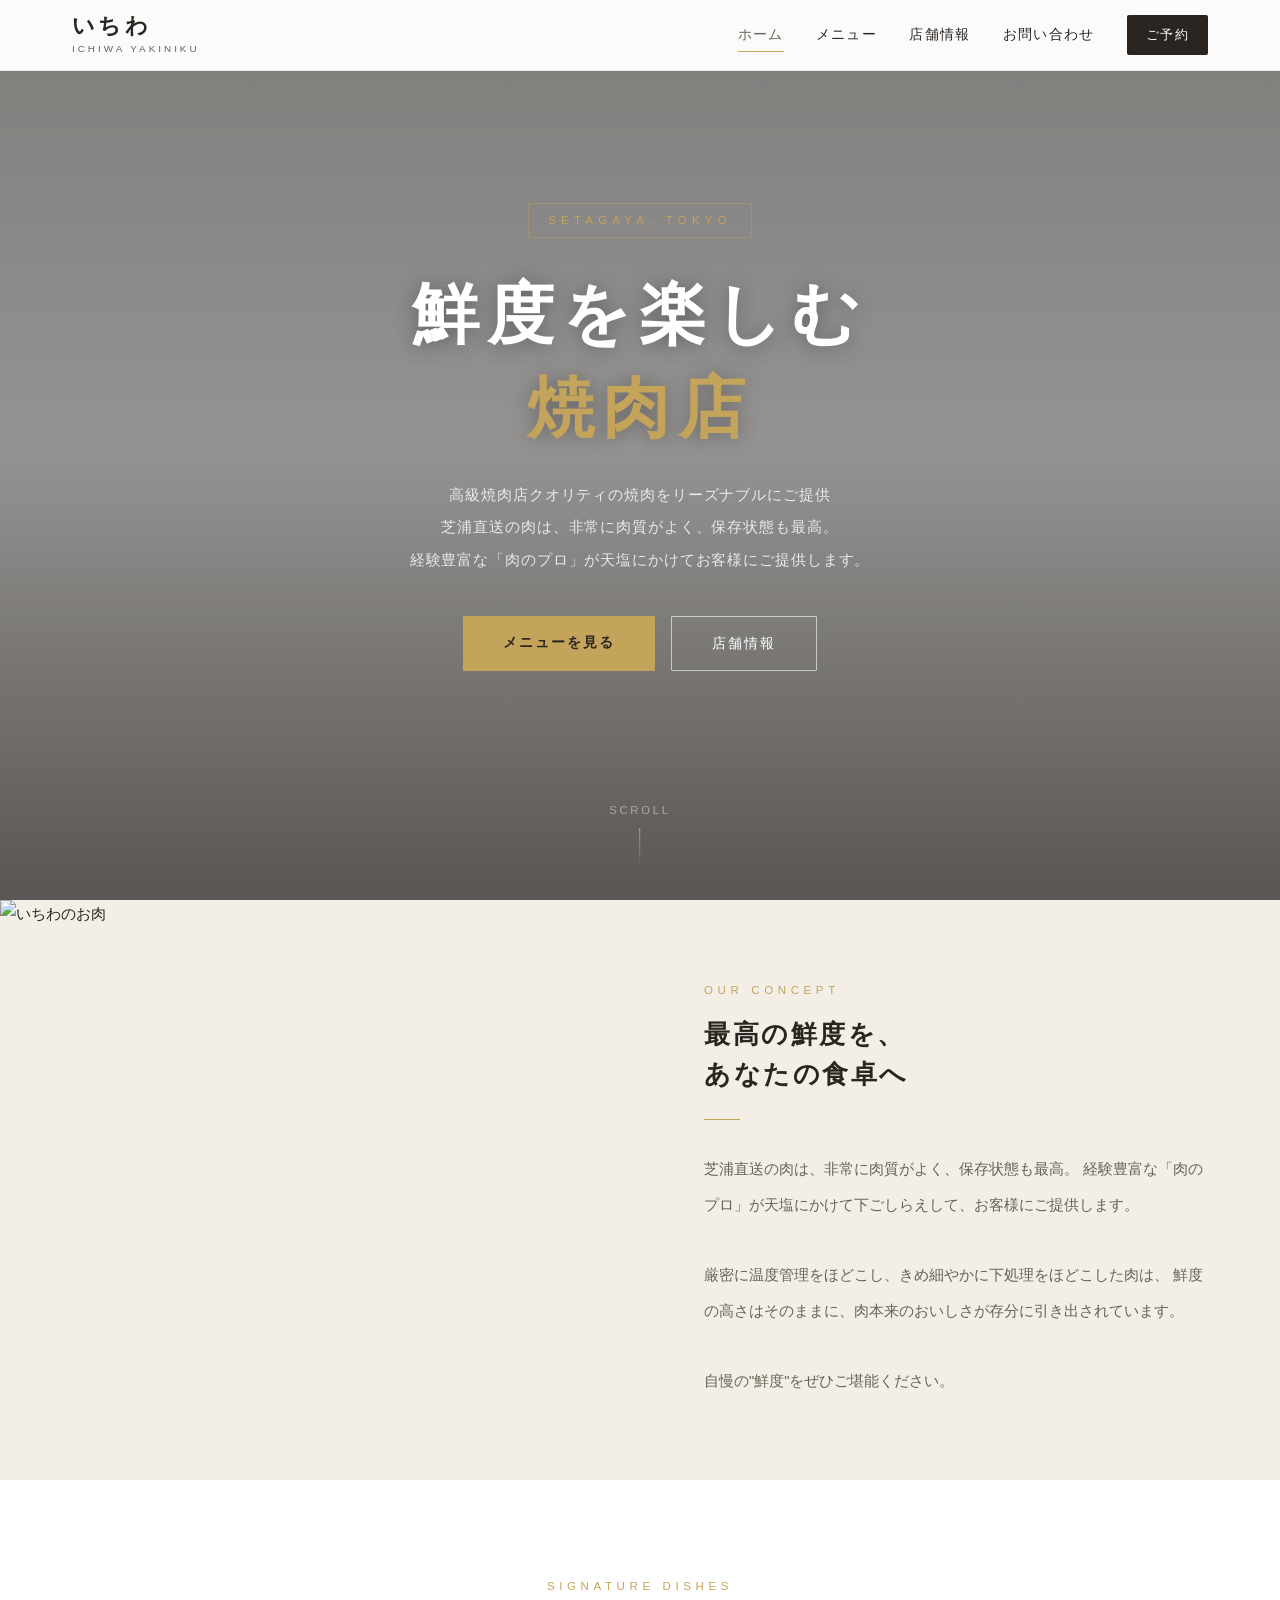
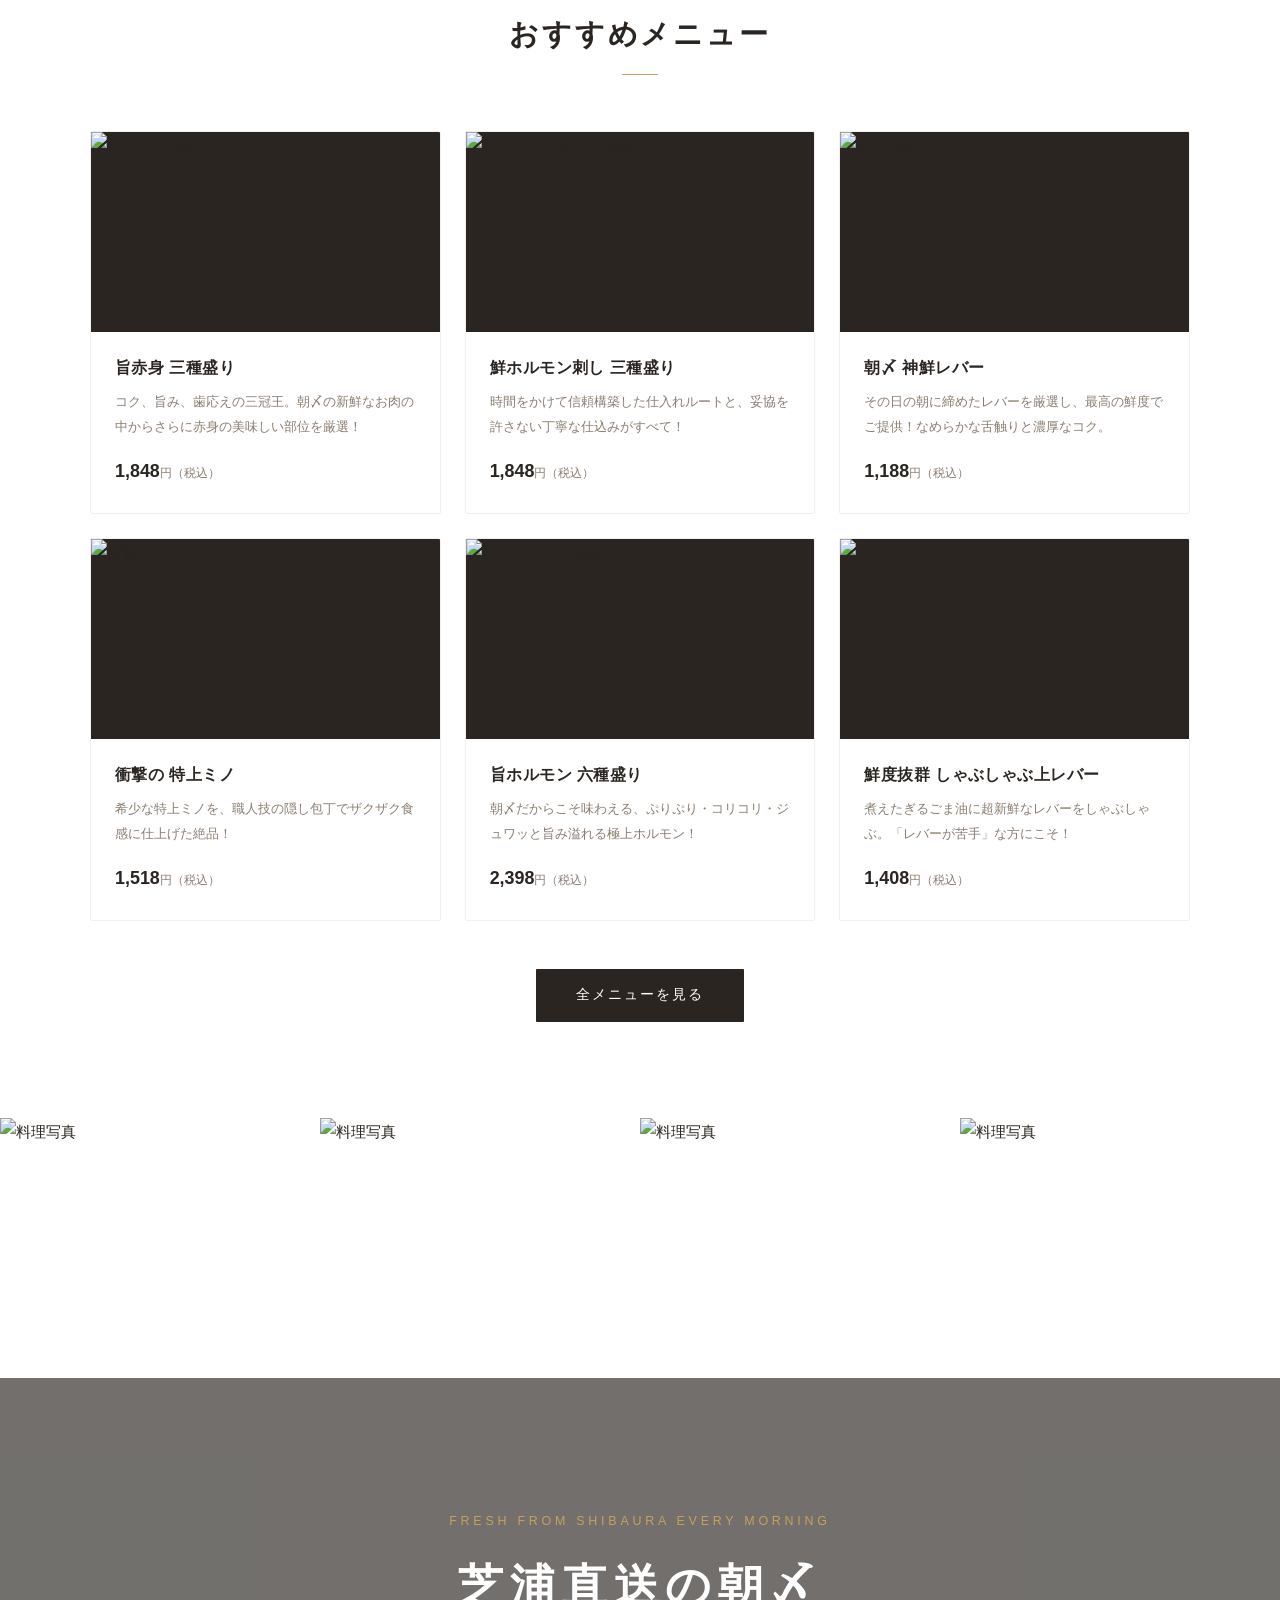
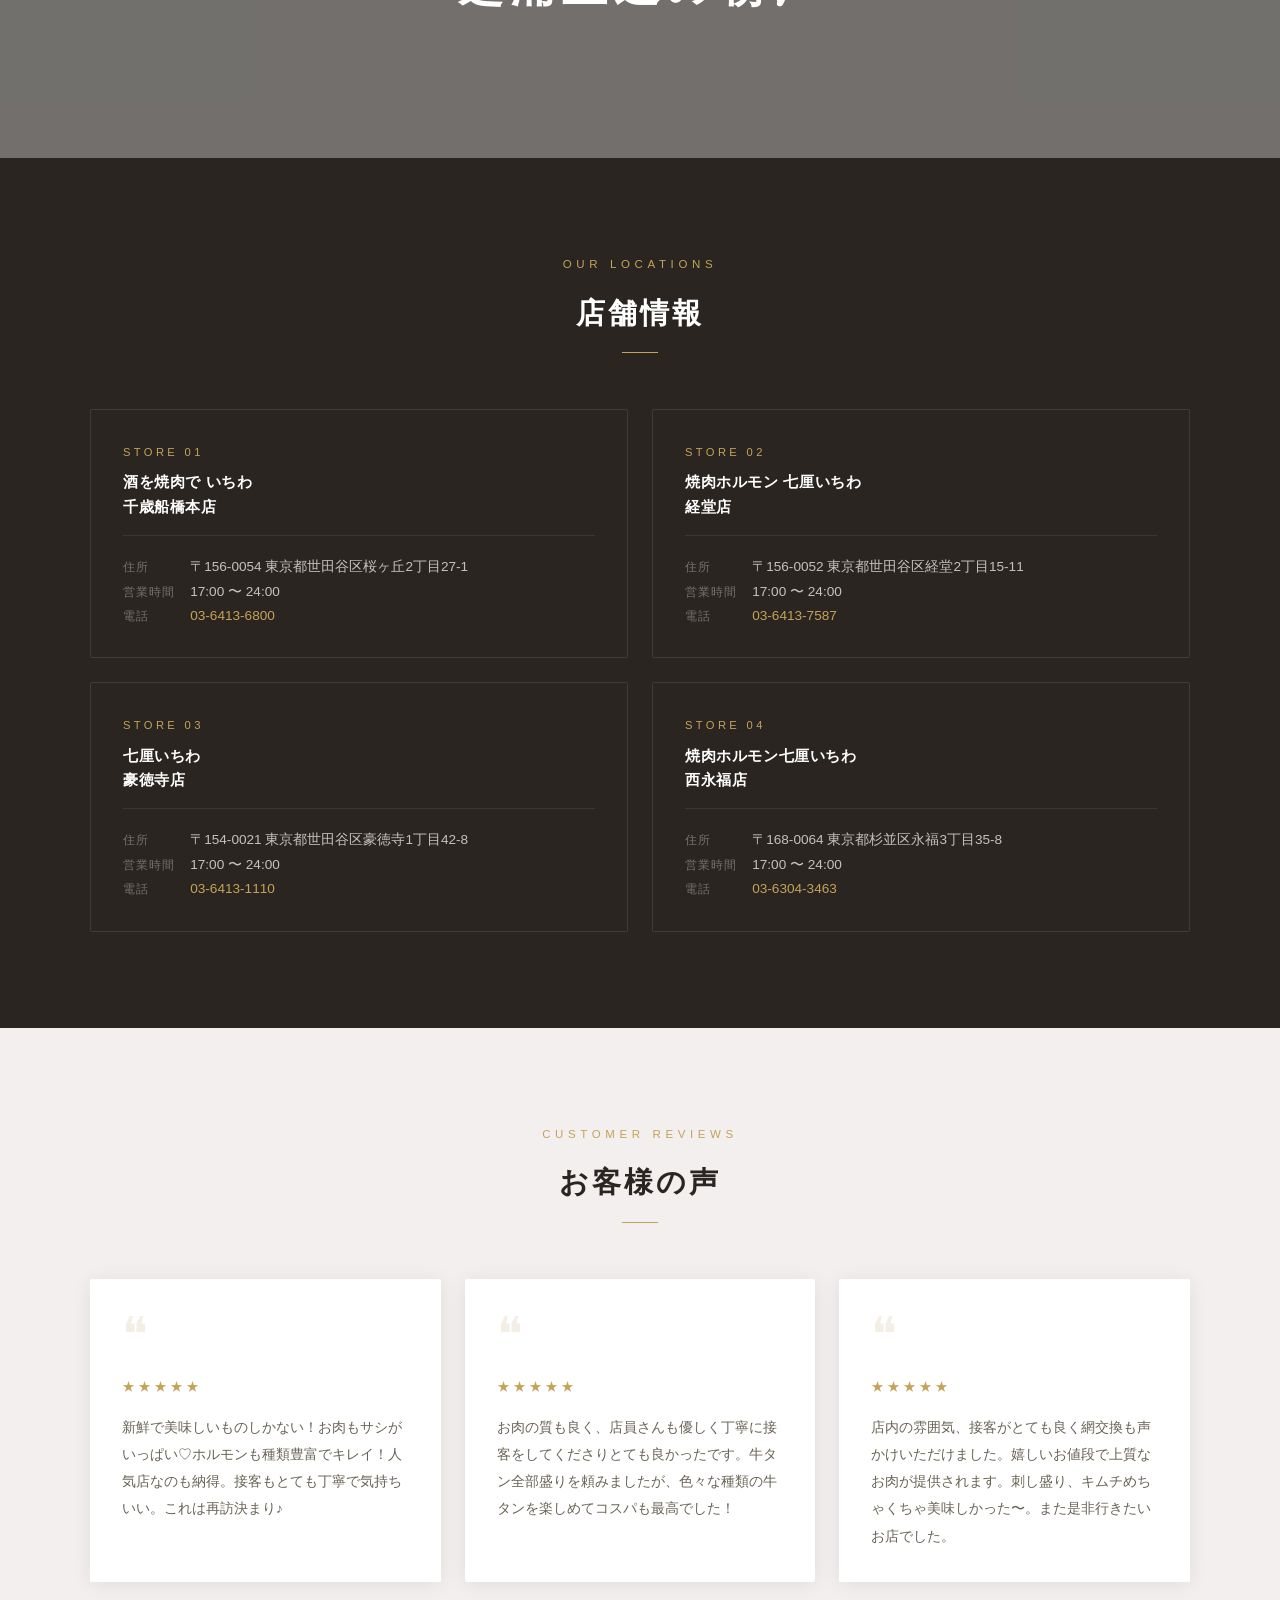
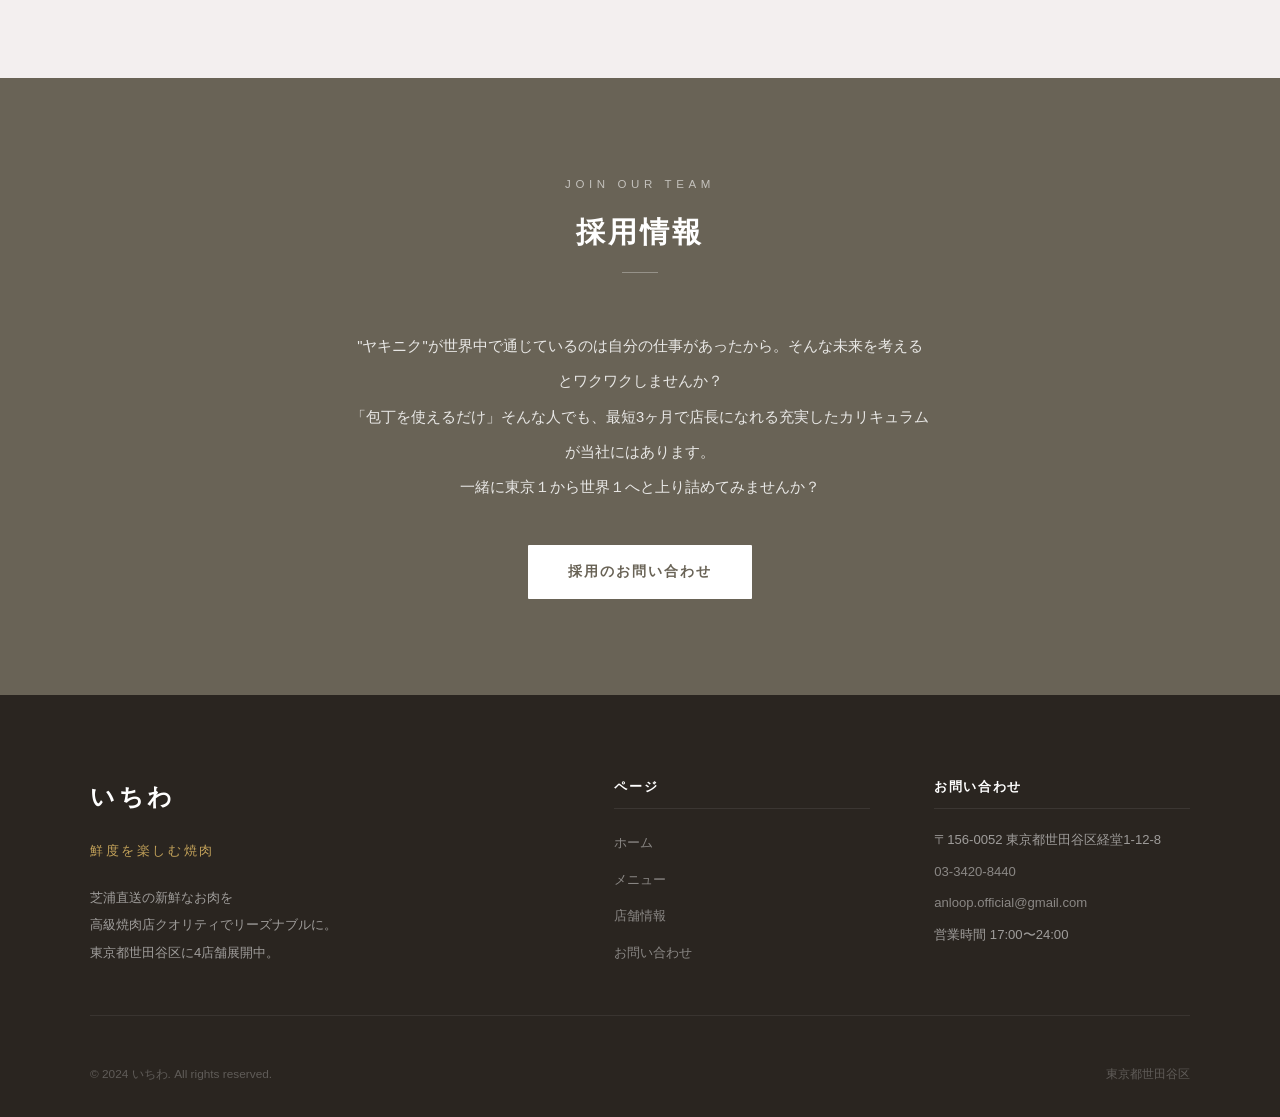
==== index.html @ 6b78445e "いちわ HP 初回作成" ====
<!DOCTYPE html>
<html lang="ja">
<head>
  <meta charset="UTF-8">
  <meta name="viewport" content="width=device-width, initial-scale=1.0">
  <title>いちわ | 焼肉 | 東京都世田谷区</title>
  <meta name="description" content="鮮度を楽しむ焼肉店 いちわ。芝浦直送の新鮮なお肉を高級焼肉店クオリティでリーズナブルにご提供。東京都世田谷区に4店舗展開中。">
  <link rel="stylesheet" href="css/style.css">
</head>
<body>

<!-- ========== HEADER ========== -->
<header id="header">
  <div class="header-inner">
    <a href="index.html" class="logo">
      <div class="logo-text">
        <span class="logo-ja">いちわ</span>
        <span class="logo-en">Ichiwa Yakiniku</span>
      </div>
    </a>
    <nav>
      <a href="index.html" class="active">ホーム</a>
      <a href="menu.html">メニュー</a>
      <a href="stores.html">店舗情報</a>
      <a href="contact.html">お問い合わせ</a>
      <a href="stores.html" class="nav-reserve">ご予約</a>
    </nav>
    <button class="hamburger" id="hamburger" aria-label="メニューを開く">
      <span></span><span></span><span></span>
    </button>
  </div>
  <nav class="mobile-nav" id="mobile-nav">
    <a href="index.html">ホーム</a>
    <a href="menu.html">メニュー</a>
    <a href="stores.html">店舗情報</a>
    <a href="contact.html">お問い合わせ</a>
    <a href="stores.html">ご予約</a>
  </nav>
</header>

<!-- ========== HERO ========== -->
<section class="hero">
  <div class="hero-bg-img" style="background-image:url('https://static.wixstatic.com/media/797f83_c0448b2a783c4304bd7b4518f0b8490a~mv2.jpg');"></div>
  <div class="hero-content">
    <span class="hero-label">Setagaya, Tokyo</span>
    <h1 class="hero-title">
      鮮度を楽しむ<br>
      <span class="gold">焼肉店</span>
    </h1>
    <p class="hero-desc">
      高級焼肉店クオリティの焼肉をリーズナブルにご提供<br>
      芝浦直送の肉は、非常に肉質がよく、保存状態も最高。<br>
      経験豊富な「肉のプロ」が天塩にかけてお客様にご提供します。
    </p>
    <div class="hero-cta">
      <a href="menu.html" class="btn btn-gold">メニューを見る</a>
      <a href="stores.html" class="btn btn-outline-white">店舗情報</a>
    </div>
  </div>
  <div class="scroll-hint">SCROLL</div>
</section>

<!-- ========== CONCEPT ========== -->
<div class="concept">
  <div class="concept-inner">
    <div class="concept-img">
      <img src="https://static.wixstatic.com/media/797f83_9eda248add804be186ec8ba0155edc9b~mv2.jpg" alt="いちわのお肉">
    </div>
    <div class="concept-text-wrap">
      <p class="section-eyebrow">OUR CONCEPT</p>
      <h2 class="section-title">最高の鮮度を、<br>あなたの食卓へ</h2>
      <div class="section-rule"></div>
      <p class="concept-body">
        芝浦直送の肉は、非常に肉質がよく、保存状態も最高。
        経験豊富な「肉のプロ」が天塩にかけて下ごしらえして、お客様にご提供します。<br><br>
        厳密に温度管理をほどこし、きめ細やかに下処理をほどこした肉は、
        鮮度の高さはそのままに、肉本来のおいしさが存分に引き出されています。<br><br>
        自慢の"鮮度"をぜひご堪能ください。
      </p>
    </div>
  </div>
</div>

<!-- ========== FEATURED MENU ========== -->
<section class="featured">
  <div class="container">
    <p class="section-eyebrow">SIGNATURE DISHES</p>
    <h2 class="section-title">おすすめメニュー</h2>
    <div class="section-rule"></div>

    <div class="featured-grid">

      <div class="featured-card">
        <div class="featured-card-img">
          <img src="https://static.wixstatic.com/media/797f83_25921c838745477aaeba63aa74e7e9cf~mv2.jpg" alt="旨赤身 三種盛り">
        </div>
        <div class="featured-card-body">
          <h3>旨赤身 三種盛り</h3>
          <p>コク、旨み、歯応えの三冠王。朝〆の新鮮なお肉の中からさらに赤身の美味しい部位を厳選！</p>
          <div class="featured-card-price">1,848<small>円（税込）</small></div>
        </div>
      </div>

      <div class="featured-card">
        <div class="featured-card-img">
          <img src="https://static.wixstatic.com/media/797f83_35bc1c2ddd7f4c908322e90ae93d7883~mv2.jpg" alt="鮮ホルモン刺し 三種盛り">
        </div>
        <div class="featured-card-body">
          <h3>鮮ホルモン刺し 三種盛り</h3>
          <p>時間をかけて信頼構築した仕入れルートと、妥協を許さない丁寧な仕込みがすべて！</p>
          <div class="featured-card-price">1,848<small>円（税込）</small></div>
        </div>
      </div>

      <div class="featured-card">
        <div class="featured-card-img">
          <img src="https://static.wixstatic.com/media/797f83_9a7366a83c324c698ae50720cf209ab4~mv2.jpg" alt="朝〆 神鮮レバー">
        </div>
        <div class="featured-card-body">
          <h3>朝〆 神鮮レバー</h3>
          <p>その日の朝に締めたレバーを厳選し、最高の鮮度でご提供！なめらかな舌触りと濃厚なコク。</p>
          <div class="featured-card-price">1,188<small>円（税込）</small></div>
        </div>
      </div>

      <div class="featured-card">
        <div class="featured-card-img">
          <img src="https://static.wixstatic.com/media/797f83_3122b0a3e2684177a7c0cc6e1aa3734e~mv2.jpg" alt="衝撃の 特上ミノ">
        </div>
        <div class="featured-card-body">
          <h3>衝撃の 特上ミノ</h3>
          <p>希少な特上ミノを、職人技の隠し包丁でザクザク食感に仕上げた絶品！</p>
          <div class="featured-card-price">1,518<small>円（税込）</small></div>
        </div>
      </div>

      <div class="featured-card">
        <div class="featured-card-img">
          <img src="https://static.wixstatic.com/media/797f83_1e8390fe5f174016a686a334a2e7908a~mv2.jpg" alt="旨ホルモン 六種盛り">
        </div>
        <div class="featured-card-body">
          <h3>旨ホルモン 六種盛り</h3>
          <p>朝〆だからこそ味わえる、ぷりぷり・コリコリ・ジュワッと旨み溢れる極上ホルモン！</p>
          <div class="featured-card-price">2,398<small>円（税込）</small></div>
        </div>
      </div>

      <div class="featured-card">
        <div class="featured-card-img">
          <img src="https://static.wixstatic.com/media/797f83_86b9e8244a8b457bb52dea0e3e6e5f5d~mv2.jpeg" alt="しゃぶしゃぶ上レバー">
        </div>
        <div class="featured-card-body">
          <h3>鮮度抜群 しゃぶしゃぶ上レバー</h3>
          <p>煮えたぎるごま油に超新鮮なレバーをしゃぶしゃぶ。「レバーが苦手」な方にこそ！</p>
          <div class="featured-card-price">1,408<small>円（税込）</small></div>
        </div>
      </div>

    </div>

    <div class="featured-more">
      <a href="menu.html" class="btn btn-dark">全メニューを見る</a>
    </div>
  </div>
</section>

<!-- ========== GALLERY STRIP ========== -->
<div class="gallery-strip">
  <div class="gallery-strip-item">
    <img src="https://static.wixstatic.com/media/c837a6_c4662ca74c4e453dabf34bd56c84f1be~mv2.jpg" alt="料理写真">
  </div>
  <div class="gallery-strip-item">
    <img src="https://static.wixstatic.com/media/c837a6_9435823bcfc94573937868f924206182~mv2.jpg" alt="料理写真">
  </div>
  <div class="gallery-strip-item">
    <img src="https://static.wixstatic.com/media/c837a6_5512638d9a144553a22a1967aa9ab17d~mv2.jpg" alt="料理写真">
  </div>
  <div class="gallery-strip-item">
    <img src="https://static.wixstatic.com/media/c837a6_f3a78d68c7d749c18290d89ef2310c57~mv2.jpg" alt="料理写真">
  </div>
</div>

<!-- ========== PARALLAX ========== -->
<div class="parallax-divider" style="background-image:url('https://static.wixstatic.com/media/797f83_2873c509fa0b409c9b98cc3efc7ed4e1~mv2.jpg');">
  <div class="parallax-caption">
    <p class="small">FRESH FROM SHIBAURA EVERY MORNING</p>
    <p class="big">芝浦直送の朝〆</p>
  </div>
</div>

<!-- ========== STORES ========== -->
<section class="stores" id="stores">
  <div class="container">
    <p class="section-eyebrow">OUR LOCATIONS</p>
    <h2 class="section-title">店舗情報</h2>
    <div class="section-rule"></div>

    <div class="stores-grid">
      <div class="store-card">
        <p class="store-card-num">STORE 01</p>
        <h3>酒を焼肉で いちわ<br>千歳船橋本店</h3>
        <div class="store-row"><span class="store-label">住所</span><span class="store-val">〒156-0054 東京都世田谷区桜ヶ丘2丁目27-1</span></div>
        <div class="store-row"><span class="store-label">営業時間</span><span class="store-val">17:00 〜 24:00</span></div>
        <div class="store-row"><span class="store-label">電話</span><span class="store-val"><a href="tel:0364136800">03-6413-6800</a></span></div>
      </div>
      <div class="store-card">
        <p class="store-card-num">STORE 02</p>
        <h3>焼肉ホルモン 七厘いちわ<br>経堂店</h3>
        <div class="store-row"><span class="store-label">住所</span><span class="store-val">〒156-0052 東京都世田谷区経堂2丁目15-11</span></div>
        <div class="store-row"><span class="store-label">営業時間</span><span class="store-val">17:00 〜 24:00</span></div>
        <div class="store-row"><span class="store-label">電話</span><span class="store-val"><a href="tel:0364137587">03-6413-7587</a></span></div>
      </div>
      <div class="store-card">
        <p class="store-card-num">STORE 03</p>
        <h3>七厘いちわ<br>豪徳寺店</h3>
        <div class="store-row"><span class="store-label">住所</span><span class="store-val">〒154-0021 東京都世田谷区豪徳寺1丁目42-8</span></div>
        <div class="store-row"><span class="store-label">営業時間</span><span class="store-val">17:00 〜 24:00</span></div>
        <div class="store-row"><span class="store-label">電話</span><span class="store-val"><a href="tel:0364131110">03-6413-1110</a></span></div>
      </div>
      <div class="store-card">
        <p class="store-card-num">STORE 04</p>
        <h3>焼肉ホルモン七厘いちわ<br>西永福店</h3>
        <div class="store-row"><span class="store-label">住所</span><span class="store-val">〒168-0064 東京都杉並区永福3丁目35-8</span></div>
        <div class="store-row"><span class="store-label">営業時間</span><span class="store-val">17:00 〜 24:00</span></div>
        <div class="store-row"><span class="store-label">電話</span><span class="store-val"><a href="tel:0363043463">03-6304-3463</a></span></div>
      </div>
    </div>
  </div>
</section>

<!-- ========== REVIEWS ========== -->
<section class="reviews">
  <div class="container">
    <p class="section-eyebrow">CUSTOMER REVIEWS</p>
    <h2 class="section-title">お客様の声</h2>
    <div class="section-rule"></div>
    <div class="reviews-grid">
      <div class="review-card">
        <div class="review-quote">❝</div>
        <div class="review-stars">★★★★★</div>
        <p class="review-text">新鮮で美味しいものしかない！お肉もサシがいっぱい♡ホルモンも種類豊富でキレイ！人気店なのも納得。接客もとても丁寧で気持ちいい。これは再訪決まり♪</p>
      </div>
      <div class="review-card">
        <div class="review-quote">❝</div>
        <div class="review-stars">★★★★★</div>
        <p class="review-text">お肉の質も良く、店員さんも優しく丁寧に接客をしてくださりとても良かったです。牛タン全部盛りを頼みましたが、色々な種類の牛タンを楽しめてコスパも最高でした！</p>
      </div>
      <div class="review-card">
        <div class="review-quote">❝</div>
        <div class="review-stars">★★★★★</div>
        <p class="review-text">店内の雰囲気、接客がとても良く網交換も声かけいただけました。嬉しいお値段で上質なお肉が提供されます。刺し盛り、キムチめちゃくちゃ美味しかった〜。また是非行きたいお店でした。</p>
      </div>
    </div>
  </div>
</section>

<!-- ========== RECRUIT ========== -->
<section class="recruit">
  <div class="container">
    <p class="section-eyebrow">JOIN OUR TEAM</p>
    <h2 class="section-title">採用情報</h2>
    <div class="section-rule"></div>
    <p class="recruit-body">
      "ヤキニク"が世界中で通じているのは自分の仕事があったから。そんな未来を考えるとワクワクしませんか？<br>
      「包丁を使えるだけ」そんな人でも、最短3ヶ月で店長になれる充実したカリキュラムが当社にはあります。<br>
      一緒に東京１から世界１へと上り詰めてみませんか？
    </p>
    <a href="contact.html" class="btn btn-white">採用のお問い合わせ</a>
  </div>
</section>

<!-- ========== FOOTER ========== -->
<footer>
  <div class="footer-inner">
    <div class="footer-top">
      <div class="footer-brand">
        <div class="footer-logo">
          <span class="footer-logo-ja">いちわ</span>
        </div>
        <p class="footer-tagline">鮮度を楽しむ焼肉</p>
        <p>芝浦直送の新鮮なお肉を<br>高級焼肉店クオリティでリーズナブルに。<br>東京都世田谷区に4店舗展開中。</p>
      </div>
      <div class="footer-col">
        <h4>ページ</h4>
        <ul>
          <li><a href="index.html">ホーム</a></li>
          <li><a href="menu.html">メニュー</a></li>
          <li><a href="stores.html">店舗情報</a></li>
          <li><a href="contact.html">お問い合わせ</a></li>
        </ul>
      </div>
      <div class="footer-col">
        <h4>お問い合わせ</h4>
        <div class="footer-contact">
          <span>〒156-0052 東京都世田谷区経堂1-12-8</span>
          <a href="tel:0334208440">03-3420-8440</a>
          <a href="mailto:anloop.official@gmail.com">anloop.official@gmail.com</a>
          <span>営業時間 17:00〜24:00</span>
        </div>
      </div>
    </div>
    <div class="footer-bottom">
      <span>© 2024 いちわ. All rights reserved.</span>
      <span>東京都世田谷区</span>
    </div>
  </div>
</footer>

<script>
  const header = document.getElementById('header');
  window.addEventListener('scroll', () => header.classList.toggle('scrolled', window.scrollY > 50));
  const hamburger = document.getElementById('hamburger');
  const mobileNav = document.getElementById('mobile-nav');
  hamburger.addEventListener('click', () => mobileNav.classList.toggle('open'));
  mobileNav.querySelectorAll('a').forEach(a => a.addEventListener('click', () => mobileNav.classList.remove('open')));
</script>
</body>
</html>
---- css/style.css ----
/* ==============================
   いちわ Website - Main Styles
   ============================== */

:root {
  --color-dark: #2a2520;
  --color-brown: #696356;
  --color-brown-light: #8a7d6f;
  --color-cream: #F3EFEF;
  --color-cream-warm: #F3EFE7;
  --color-white: #ffffff;
  --color-accent: #8b1a1a;
  --color-gold: #c4a35a;
  --font-ja: 'Hiragino Kaku Gothic Pro', 'ヒラギノ角ゴ Pro W3', Meiryo, 'メイリオ', sans-serif;
  --transition: 0.3s ease;
  --shadow: 0 2px 20px rgba(0,0,0,0.08);
  --shadow-hover: 0 8px 40px rgba(0,0,0,0.18);
}

* { margin: 0; padding: 0; box-sizing: border-box; }
html { scroll-behavior: smooth; }

body {
  font-family: var(--font-ja);
  background: var(--color-white);
  color: var(--color-dark);
  line-height: 1.8;
  font-size: 15px;
}

img { display: block; width: 100%; height: 100%; object-fit: cover; }

/* ==============================
   Header
   ============================== */
header {
  position: fixed;
  top: 0; left: 0; right: 0;
  z-index: 1000;
  background: rgba(255,255,255,0.97);
  backdrop-filter: blur(10px);
  border-bottom: 1px solid rgba(105,99,86,0.12);
  transition: var(--transition);
}
header.scrolled { box-shadow: var(--shadow); }

.header-inner {
  max-width: 1200px;
  margin: 0 auto;
  padding: 0 2rem;
  height: 70px;
  display: flex;
  align-items: center;
  justify-content: space-between;
}

.logo { text-decoration: none; display: flex; align-items: center; gap: 1rem; }
.logo-img { height: 44px; width: auto; object-fit: contain; }
.logo-text { display: flex; flex-direction: column; }
.logo-ja { font-size: 1.4rem; font-weight: 700; color: var(--color-dark); letter-spacing: 0.15em; line-height: 1.2; }
.logo-en { font-size: 0.62rem; color: var(--color-brown); letter-spacing: 0.3em; text-transform: uppercase; }

nav { display: flex; align-items: center; gap: 2rem; }
nav a {
  text-decoration: none;
  color: var(--color-dark);
  font-size: 0.85rem;
  letter-spacing: 0.1em;
  padding: 0.3rem 0;
  position: relative;
  transition: var(--transition);
}
nav a::after {
  content: '';
  position: absolute;
  bottom: 0; left: 0;
  width: 0; height: 1px;
  background: var(--color-gold);
  transition: var(--transition);
}
nav a:hover::after, nav a.active::after { width: 100%; }
nav a:hover, nav a.active { color: var(--color-brown); }

.nav-reserve {
  background: var(--color-dark) !important;
  color: var(--color-white) !important;
  padding: 0.5rem 1.2rem !important;
  border-radius: 2px;
  font-size: 0.8rem !important;
}
.nav-reserve::after { display: none !important; }
.nav-reserve:hover { background: var(--color-brown) !important; color: white !important; }

.hamburger {
  display: none;
  flex-direction: column;
  gap: 5px;
  cursor: pointer;
  padding: 5px;
  background: none;
  border: none;
}
.hamburger span { display: block; width: 24px; height: 1.5px; background: var(--color-dark); transition: var(--transition); }

.mobile-nav {
  display: none;
  position: fixed;
  top: 70px; left: 0; right: 0;
  background: var(--color-white);
  border-bottom: 1px solid var(--color-cream);
  padding: 1.5rem 2rem;
  flex-direction: column;
  gap: 1rem;
  z-index: 999;
  box-shadow: var(--shadow);
}
.mobile-nav.open { display: flex; }
.mobile-nav a {
  text-decoration: none;
  color: var(--color-dark);
  font-size: 1rem;
  letter-spacing: 0.1em;
  padding: 0.5rem 0;
  border-bottom: 1px solid var(--color-cream);
}

/* ==============================
   Hero
   ============================== */
.hero {
  min-height: 100vh;
  position: relative;
  display: flex;
  align-items: center;
  justify-content: center;
  overflow: hidden;
  padding-top: 70px;
}

.hero-bg-img {
  position: absolute;
  inset: 0;
  background-size: cover;
  background-position: center;
  background-repeat: no-repeat;
  transform: scale(1.05);
  transition: transform 8s ease;
}

.hero-bg-img::after {
  content: '';
  position: absolute;
  inset: 0;
  background: linear-gradient(
    to bottom,
    rgba(20,16,12,0.55) 0%,
    rgba(20,16,12,0.45) 50%,
    rgba(20,16,12,0.72) 100%
  );
}

.hero:hover .hero-bg-img { transform: scale(1.0); }

.hero-content {
  position: relative;
  z-index: 1;
  text-align: center;
  color: white;
  padding: 2rem;
  max-width: 780px;
}

.hero-label {
  display: inline-block;
  font-size: 0.72rem;
  letter-spacing: 0.45em;
  color: var(--color-gold);
  text-transform: uppercase;
  margin-bottom: 1.8rem;
  border: 1px solid rgba(196,163,90,0.4);
  padding: 0.4rem 1.2rem;
}

.hero-title {
  font-size: clamp(2.2rem, 6vw, 4.2rem);
  font-weight: 700;
  letter-spacing: 0.12em;
  line-height: 1.4;
  margin-bottom: 1.5rem;
  color: white;
  text-shadow: 0 2px 20px rgba(0,0,0,0.3);
}

.hero-title .gold { color: var(--color-gold); }

.hero-desc {
  font-size: 0.92rem;
  color: rgba(255,255,255,0.82);
  letter-spacing: 0.06em;
  line-height: 2.2;
  margin-bottom: 2.5rem;
}

.hero-cta { display: flex; gap: 1rem; justify-content: center; flex-wrap: wrap; }

.btn {
  display: inline-block;
  padding: 0.9rem 2.5rem;
  text-decoration: none;
  font-size: 0.85rem;
  letter-spacing: 0.15em;
  border-radius: 1px;
  transition: var(--transition);
  cursor: pointer;
  border: none;
  font-family: var(--font-ja);
}
.btn-gold { background: var(--color-gold); color: var(--color-dark); font-weight: 600; }
.btn-gold:hover { background: #d4b36a; transform: translateY(-2px); box-shadow: 0 6px 20px rgba(196,163,90,0.4); }
.btn-outline-white { border: 1px solid rgba(255,255,255,0.6); color: white; }
.btn-outline-white:hover { border-color: white; background: rgba(255,255,255,0.1); }
.btn-dark { background: var(--color-dark); color: white; }
.btn-dark:hover { background: var(--color-brown); }
.btn-white { background: white; color: var(--color-brown); font-weight: 600; }
.btn-white:hover { background: var(--color-cream-warm); }

.scroll-hint {
  position: absolute;
  bottom: 2rem; left: 50%;
  transform: translateX(-50%);
  color: rgba(255,255,255,0.45);
  font-size: 0.7rem;
  letter-spacing: 0.25em;
  display: flex;
  flex-direction: column;
  align-items: center;
  gap: 0.5rem;
  z-index: 1;
}
.scroll-hint::after {
  content: '';
  display: block;
  width: 1px; height: 40px;
  background: linear-gradient(to bottom, rgba(255,255,255,0.45), transparent);
  animation: scrollLine 2s ease infinite;
}
@keyframes scrollLine {
  0% { opacity:0; transform: scaleY(0); transform-origin: top; }
  50% { opacity:1; }
  100% { opacity:0; transform: scaleY(1); transform-origin: top; }
}

/* ==============================
   Section commons
   ============================== */
section { padding: 6rem 2rem; }
.container { max-width: 1100px; margin: 0 auto; }

.section-eyebrow {
  text-align: center;
  font-size: 0.72rem;
  letter-spacing: 0.4em;
  color: var(--color-gold);
  text-transform: uppercase;
  margin-bottom: 0.8rem;
}
.section-title {
  text-align: center;
  font-size: 1.8rem;
  color: var(--color-dark);
  letter-spacing: 0.1em;
  margin-bottom: 0.8rem;
}
.section-rule {
  width: 36px; height: 1px;
  background: var(--color-gold);
  margin: 0 auto 3.5rem;
}

/* ==============================
   Concept
   ============================== */
.concept { background: var(--color-cream-warm); padding: 0; }

.concept-inner {
  display: grid;
  grid-template-columns: 1fr 1fr;
  min-height: 540px;
}

.concept-img {
  position: relative;
  overflow: hidden;
  min-height: 400px;
}
.concept-img img { object-fit: cover; width: 100%; height: 100%; }

.concept-text-wrap {
  padding: 5rem 4rem;
  display: flex;
  flex-direction: column;
  justify-content: center;
  background: var(--color-cream-warm);
}

.concept-text-wrap .section-eyebrow { text-align: left; }
.concept-text-wrap .section-title { text-align: left; font-size: 1.6rem; margin-bottom: 1.5rem; line-height: 1.6; }
.concept-text-wrap .section-rule { margin: 0 0 2rem; }

.concept-body {
  color: var(--color-brown);
  font-size: 0.92rem;
  line-height: 2.4;
}

/* ==============================
   Featured
   ============================== */
.featured { background: var(--color-white); }

.featured-grid {
  display: grid;
  grid-template-columns: repeat(3, 1fr);
  gap: 1.5rem;
}

.featured-card {
  background: var(--color-white);
  border: 1px solid var(--color-cream);
  border-radius: 2px;
  overflow: hidden;
  transition: var(--transition);
}
.featured-card:hover {
  transform: translateY(-5px);
  box-shadow: var(--shadow-hover);
  border-color: transparent;
}

.featured-card-img {
  height: 200px;
  overflow: hidden;
  background: var(--color-dark);
  position: relative;
}
.featured-card-img img { transition: transform 0.5s ease; }
.featured-card:hover .featured-card-img img { transform: scale(1.07); }

.featured-card-body { padding: 1.4rem 1.5rem 1.6rem; }
.featured-card-body h3 {
  font-size: 0.98rem;
  margin-bottom: 0.5rem;
  color: var(--color-dark);
  letter-spacing: 0.03em;
}
.featured-card-body p {
  font-size: 0.8rem;
  color: var(--color-brown-light);
  line-height: 1.9;
  margin-bottom: 1rem;
}
.featured-card-price {
  font-size: 1.12rem;
  font-weight: 700;
  color: var(--color-dark);
}
.featured-card-price small {
  font-size: 0.75rem;
  font-weight: 400;
  color: var(--color-brown-light);
}

.featured-more { text-align: center; margin-top: 3rem; }

/* ==============================
   Stores
   ============================== */
.stores { background: var(--color-dark); }
.stores .section-eyebrow { color: var(--color-gold); }
.stores .section-title { color: white; }
.stores .section-rule { background: var(--color-gold); }

.stores-grid {
  display: grid;
  grid-template-columns: repeat(2, 1fr);
  gap: 1.5rem;
}

.store-card {
  border: 1px solid rgba(255,255,255,0.1);
  padding: 2rem 2rem 1.8rem;
  border-radius: 2px;
  transition: var(--transition);
}
.store-card:hover {
  border-color: var(--color-gold);
  background: rgba(196,163,90,0.05);
}

.store-card-num {
  font-size: 0.7rem;
  color: var(--color-gold);
  letter-spacing: 0.3em;
  margin-bottom: 0.5rem;
}
.store-card h3 {
  font-size: 0.95rem;
  color: white;
  margin-bottom: 1.2rem;
  padding-bottom: 1rem;
  border-bottom: 1px solid rgba(255,255,255,0.08);
  letter-spacing: 0.04em;
  line-height: 1.6;
}
.store-card dl { display: flex; flex-direction: column; gap: 0.45rem; }
.store-card dt { display: none; }
.store-row { display: flex; gap: 0.7rem; align-items: baseline; }
.store-label {
  font-size: 0.72rem;
  color: rgba(255,255,255,0.35);
  letter-spacing: 0.08em;
  min-width: 3.5rem;
  flex-shrink: 0;
}
.store-val { font-size: 0.85rem; color: rgba(255,255,255,0.72); }
.store-val a { color: var(--color-gold); text-decoration: none; }
.store-val a:hover { text-decoration: underline; }

/* ==============================
   Parallax divider
   ============================== */
.parallax-divider {
  height: 380px;
  background-attachment: fixed;
  background-size: cover;
  background-position: center;
  position: relative;
  overflow: hidden;
}
.parallax-divider::after {
  content: '';
  position: absolute; inset: 0;
  background: rgba(20,16,12,0.6);
}
.parallax-caption {
  position: absolute;
  inset: 0;
  z-index: 1;
  display: flex;
  flex-direction: column;
  align-items: center;
  justify-content: center;
  color: white;
  text-align: center;
  gap: 0.8rem;
}
.parallax-caption .big { font-size: clamp(1.6rem, 4vw, 2.8rem); font-weight: 700; letter-spacing: 0.15em; }
.parallax-caption .small { font-size: 0.78rem; letter-spacing: 0.3em; color: var(--color-gold); text-transform: uppercase; }

/* ==============================
   Reviews
   ============================== */
.reviews { background: var(--color-cream); }
.reviews-grid { display: grid; grid-template-columns: repeat(3, 1fr); gap: 1.5rem; }
.review-card {
  background: white;
  padding: 2rem;
  border-radius: 2px;
  box-shadow: var(--shadow);
  position: relative;
}
.review-quote {
  font-size: 3rem;
  color: var(--color-cream-warm);
  line-height: 1;
  margin-bottom: 1rem;
  font-family: Georgia, serif;
}
.review-stars { color: var(--color-gold); font-size: 0.8rem; letter-spacing: 3px; margin-bottom: 1rem; }
.review-text { font-size: 0.85rem; color: var(--color-brown); line-height: 2; }

/* ==============================
   Gallery strip
   ============================== */
.gallery-strip {
  display: grid;
  grid-template-columns: repeat(4, 1fr);
  height: 260px;
}
.gallery-strip-item {
  overflow: hidden;
  position: relative;
  cursor: pointer;
}
.gallery-strip-item img {
  width: 100%; height: 100%;
  object-fit: cover;
  transition: transform 0.5s ease;
}
.gallery-strip-item:hover img { transform: scale(1.08); }
.gallery-strip-item::after {
  content: '';
  position: absolute; inset: 0;
  background: rgba(0,0,0,0);
  transition: var(--transition);
}
.gallery-strip-item:hover::after { background: rgba(0,0,0,0.15); }

/* ==============================
   Recruit
   ============================== */
.recruit { background: var(--color-brown); color: white; text-align: center; }
.recruit .section-eyebrow { color: rgba(255,255,255,0.6); }
.recruit .section-title { color: white; }
.recruit .section-rule { background: rgba(255,255,255,0.3); }
.recruit-body {
  max-width: 580px;
  margin: 0 auto 2.5rem;
  font-size: 0.92rem;
  line-height: 2.4;
  color: rgba(255,255,255,0.85);
}

/* ==============================
   Footer
   ============================== */
footer { background: var(--color-dark); color: rgba(255,255,255,0.55); padding: 5rem 2rem 2rem; }
.footer-inner { max-width: 1100px; margin: 0 auto; }
.footer-top {
  display: grid;
  grid-template-columns: 1.8fr 1fr 1fr;
  gap: 4rem;
  margin-bottom: 3rem;
  padding-bottom: 3rem;
  border-bottom: 1px solid rgba(255,255,255,0.07);
}
.footer-logo { display: flex; align-items: center; gap: 1rem; margin-bottom: 1.2rem; }
.footer-logo-img { height: 40px; width: auto; object-fit: contain; }
.footer-logo-ja { font-size: 1.5rem; font-weight: 700; color: white; letter-spacing: 0.15em; }
.footer-tagline { color: var(--color-gold); font-size: 0.78rem; letter-spacing: 0.2em; margin-bottom: 1.2rem; }
.footer-brand p { font-size: 0.82rem; line-height: 2.1; }

.footer-col h4 {
  color: white;
  font-size: 0.82rem;
  letter-spacing: 0.12em;
  margin-bottom: 1.2rem;
  padding-bottom: 0.6rem;
  border-bottom: 1px solid rgba(255,255,255,0.08);
}
.footer-col ul { list-style: none; display: flex; flex-direction: column; gap: 0.6rem; }
.footer-col ul li a {
  text-decoration: none;
  color: rgba(255,255,255,0.45);
  font-size: 0.82rem;
  transition: var(--transition);
}
.footer-col ul li a:hover { color: var(--color-gold); }
.footer-contact { display: flex; flex-direction: column; gap: 0.5rem; font-size: 0.82rem; }
.footer-contact a { color: rgba(255,255,255,0.45); text-decoration: none; transition: var(--transition); }
.footer-contact a:hover { color: var(--color-gold); }

.footer-bottom {
  display: flex;
  justify-content: space-between;
  align-items: center;
  font-size: 0.74rem;
  color: rgba(255,255,255,0.25);
  flex-wrap: wrap;
  gap: 1rem;
}

/* ==============================
   Menu Page
   ============================== */
.page-header {
  background: var(--color-dark);
  padding: 9rem 2rem 5rem;
  text-align: center;
  color: white;
  position: relative;
  overflow: hidden;
}
.page-header-bg {
  position: absolute;
  inset: 0;
  background-size: cover;
  background-position: center;
  opacity: 0.25;
}
.page-header h1 { position: relative; font-size: clamp(2rem, 5vw, 3rem); letter-spacing: 0.15em; color: white; }
.page-header p { position: relative; color: var(--color-gold); font-size: 0.78rem; letter-spacing: 0.35em; margin-top: 0.5rem; }

.menu-page { background: var(--color-cream-warm); }
.menu-page-inner { max-width: 860px; margin: 0 auto; padding: 4rem 2rem; }
.menu-note {
  background: white;
  border-left: 3px solid var(--color-gold);
  padding: 1rem 1.5rem;
  margin-bottom: 2.5rem;
  font-size: 0.84rem;
  color: var(--color-brown);
  border-radius: 0 2px 2px 0;
  line-height: 2;
}
.menu-last-updated { text-align: right; font-size: 0.76rem; color: var(--color-brown-light); margin-bottom: 2rem; }

#menu-container { display: flex; flex-direction: column; gap: 2rem; }
.menu-section { background: white; border-radius: 2px; overflow: hidden; box-shadow: var(--shadow); }
.menu-section-header {
  background: var(--color-dark);
  padding: 0.9rem 1.5rem;
  display: flex;
  align-items: center;
  justify-content: space-between;
  gap: 1rem;
}
.menu-section-header h2 { color: white; font-size: 0.95rem; letter-spacing: 0.1em; }
.menu-section-note { font-size: 0.74rem; color: var(--color-gold); }

.menu-subcategory { padding: 0.8rem 1.5rem 0; }
.menu-subcategory h3 {
  font-size: 0.76rem;
  color: var(--color-brown);
  letter-spacing: 0.2em;
  text-transform: uppercase;
  padding-bottom: 0.4rem;
  border-bottom: 1px solid var(--color-cream);
  margin-bottom: 0;
}

.menu-item {
  display: flex;
  align-items: baseline;
  justify-content: space-between;
  padding: 0.8rem 1.5rem;
  border-bottom: 1px solid var(--color-cream);
  gap: 1rem;
  transition: background var(--transition);
}
.menu-item:last-child { border-bottom: none; }
.menu-item:hover { background: rgba(243,239,231,0.5); }
.menu-item-left { flex: 1; }
.menu-item-name {
  font-size: 0.9rem;
  color: var(--color-dark);
  font-weight: 500;
  display: flex;
  align-items: center;
  gap: 0.5rem;
}
.badge-recommended {
  background: var(--color-accent);
  color: white;
  font-size: 0.62rem;
  padding: 0.1rem 0.4rem;
  border-radius: 2px;
  font-weight: 400;
}
.menu-item-desc { font-size: 0.76rem; color: var(--color-brown-light); margin-top: 0.2rem; line-height: 1.7; }
.menu-item-price { font-size: 1.05rem; font-weight: 700; color: var(--color-dark); white-space: nowrap; }
.menu-item-price .yen { font-size: 0.72rem; font-weight: 400; color: var(--color-brown); }
.menu-item-price .mega-price { font-size: 0.72rem; font-weight: 400; color: var(--color-brown-light); margin-left: 0.5rem; }

.menu-item-header {
  padding: 0.8rem 1.5rem 0.4rem;
  border-bottom: 1px solid var(--color-cream);
}
.menu-variants {}
.menu-variant-row {
  display: flex;
  align-items: center;
  justify-content: space-between;
  padding: 0.6rem 1.5rem;
  border-bottom: 1px solid var(--color-cream);
  gap: 1rem;
}
.menu-variant-row:last-child { border-bottom: none; }
.menu-variant-row:hover { background: rgba(243,239,231,0.5); }
.menu-variant-label { font-size: 0.84rem; color: var(--color-brown); padding-left: 1rem; }
.menu-variant-price { font-size: 0.95rem; font-weight: 600; color: var(--color-dark); }

.loading { text-align: center; padding: 4rem; color: var(--color-brown); font-size: 0.9rem; letter-spacing: 0.1em; }
.error { text-align: center; padding: 4rem; color: var(--color-accent); }

/* ==============================
   Stores page
   ============================== */
.stores-page { background: var(--color-cream-warm); }
.stores-page-inner { max-width: 880px; margin: 0 auto; padding: 4rem 2rem; }
.stores-list { display: flex; flex-direction: column; gap: 2rem; }
.store-full-card { background: white; border-radius: 2px; overflow: hidden; box-shadow: var(--shadow); }
.store-full-header {
  background: var(--color-dark);
  padding: 1.1rem 2rem;
  display: flex;
  align-items: center;
  gap: 0.9rem;
}
.store-num {
  background: var(--color-gold);
  color: var(--color-dark);
  width: 26px; height: 26px;
  border-radius: 50%;
  display: flex;
  align-items: center;
  justify-content: center;
  font-size: 0.82rem;
  font-weight: 700;
  flex-shrink: 0;
}
.store-full-header h2 { color: white; font-size: 0.95rem; letter-spacing: 0.05em; }
.store-full-body { padding: 1.8rem 2rem; }
.store-full-info { display: grid; grid-template-columns: 1fr 1fr; gap: 0.8rem 3rem; margin-bottom: 1.5rem; }
.sfi-row { display: flex; flex-direction: column; gap: 0.2rem; }
.sfi-row dt { font-size: 0.72rem; color: var(--color-brown-light); letter-spacing: 0.1em; }
.sfi-row dd { font-size: 0.88rem; color: var(--color-dark); }
.sfi-row dd a { color: var(--color-dark); text-decoration: none; }
.sfi-row dd a:hover { color: var(--color-brown); }
.store-actions { display: flex; gap: 1rem; flex-wrap: wrap; }
.btn-call {
  display: inline-flex;
  align-items: center;
  gap: 0.5rem;
  padding: 0.65rem 1.4rem;
  background: var(--color-dark);
  color: white;
  text-decoration: none;
  font-size: 0.83rem;
  letter-spacing: 0.08em;
  border-radius: 2px;
  transition: var(--transition);
}
.btn-call:hover { background: var(--color-brown); }
.btn-map {
  display: inline-flex;
  align-items: center;
  gap: 0.5rem;
  padding: 0.65rem 1.4rem;
  border: 1px solid rgba(105,99,86,0.4);
  color: var(--color-dark);
  text-decoration: none;
  font-size: 0.83rem;
  letter-spacing: 0.08em;
  border-radius: 2px;
  transition: var(--transition);
}
.btn-map:hover { background: var(--color-cream); }

/* ==============================
   Contact Page
   ============================== */
.contact-page { background: var(--color-cream-warm); }
.contact-grid { display: grid; grid-template-columns: 1fr 1fr; gap: 4rem; max-width: 980px; margin: 0 auto; padding: 4rem 2rem; }
.contact-info h2 { font-size: 1.3rem; margin-bottom: 2rem; letter-spacing: 0.08em; color: var(--color-dark); }
.store-detail { margin-bottom: 2.2rem; padding-bottom: 2.2rem; border-bottom: 1px solid var(--color-cream); }
.store-detail:last-child { border-bottom: none; }
.store-detail h3 { font-size: 0.88rem; color: var(--color-dark); margin-bottom: 0.8rem; padding-left: 0.7rem; border-left: 2px solid var(--color-gold); line-height: 1.7; }
.store-detail-info { display: flex; flex-direction: column; gap: 0.35rem; font-size: 0.84rem; padding-left: 0.7rem; }
.store-detail-info dt { color: var(--color-brown-light); font-size: 0.73rem; letter-spacing: 0.08em; }
.store-detail-info dd { color: var(--color-dark); margin-bottom: 0.35rem; }
.store-detail-info a { color: var(--color-dark); text-decoration: none; }

.contact-form-wrap { background: white; padding: 2.5rem; border-radius: 2px; box-shadow: var(--shadow); }
.contact-form-wrap h2 { font-size: 1.15rem; color: var(--color-dark); margin-bottom: 1.8rem; letter-spacing: 0.08em; }
.form-group { margin-bottom: 1.1rem; }
.form-group label { display: block; font-size: 0.78rem; color: var(--color-brown); letter-spacing: 0.06em; margin-bottom: 0.35rem; }
.form-group input,
.form-group select,
.form-group textarea {
  width: 100%;
  padding: 0.72rem 1rem;
  border: 1px solid var(--color-cream);
  border-radius: 2px;
  font-family: var(--font-ja);
  font-size: 0.88rem;
  color: var(--color-dark);
  background: var(--color-cream-warm);
  transition: var(--transition);
  outline: none;
}
.form-group input:focus,
.form-group select:focus,
.form-group textarea:focus { border-color: var(--color-brown); background: white; }
.form-group textarea { height: 110px; resize: vertical; }
.btn-submit {
  width: 100%;
  padding: 1rem;
  background: var(--color-dark);
  color: white;
  border: none;
  font-family: var(--font-ja);
  font-size: 0.88rem;
  letter-spacing: 0.2em;
  cursor: pointer;
  border-radius: 2px;
  transition: var(--transition);
}
.btn-submit:hover { background: var(--color-brown); }
.form-success { text-align: center; padding: 2rem; color: var(--color-brown); font-size: 0.9rem; letter-spacing: 0.1em; display: none; }

/* ==============================
   Responsive
   ============================== */
@media (max-width: 960px) {
  nav { display: none; }
  .hamburger { display: flex; }
  .concept-inner { grid-template-columns: 1fr; }
  .concept-img { min-height: 300px; }
  .concept-text-wrap { padding: 3.5rem 2.5rem; }
  .featured-grid { grid-template-columns: repeat(2, 1fr); }
  .stores-grid { grid-template-columns: 1fr; }
  .reviews-grid { grid-template-columns: 1fr; }
  .footer-top { grid-template-columns: 1fr; gap: 2rem; }
  .gallery-strip { grid-template-columns: repeat(2, 1fr); height: 360px; }
  .contact-grid { grid-template-columns: 1fr; }
  .store-full-info { grid-template-columns: 1fr; }
}

@media (max-width: 600px) {
  section { padding: 4rem 1.5rem; }
  .featured-grid { grid-template-columns: 1fr; }
  .gallery-strip { height: 500px; }
  .parallax-divider { background-attachment: scroll; }
}
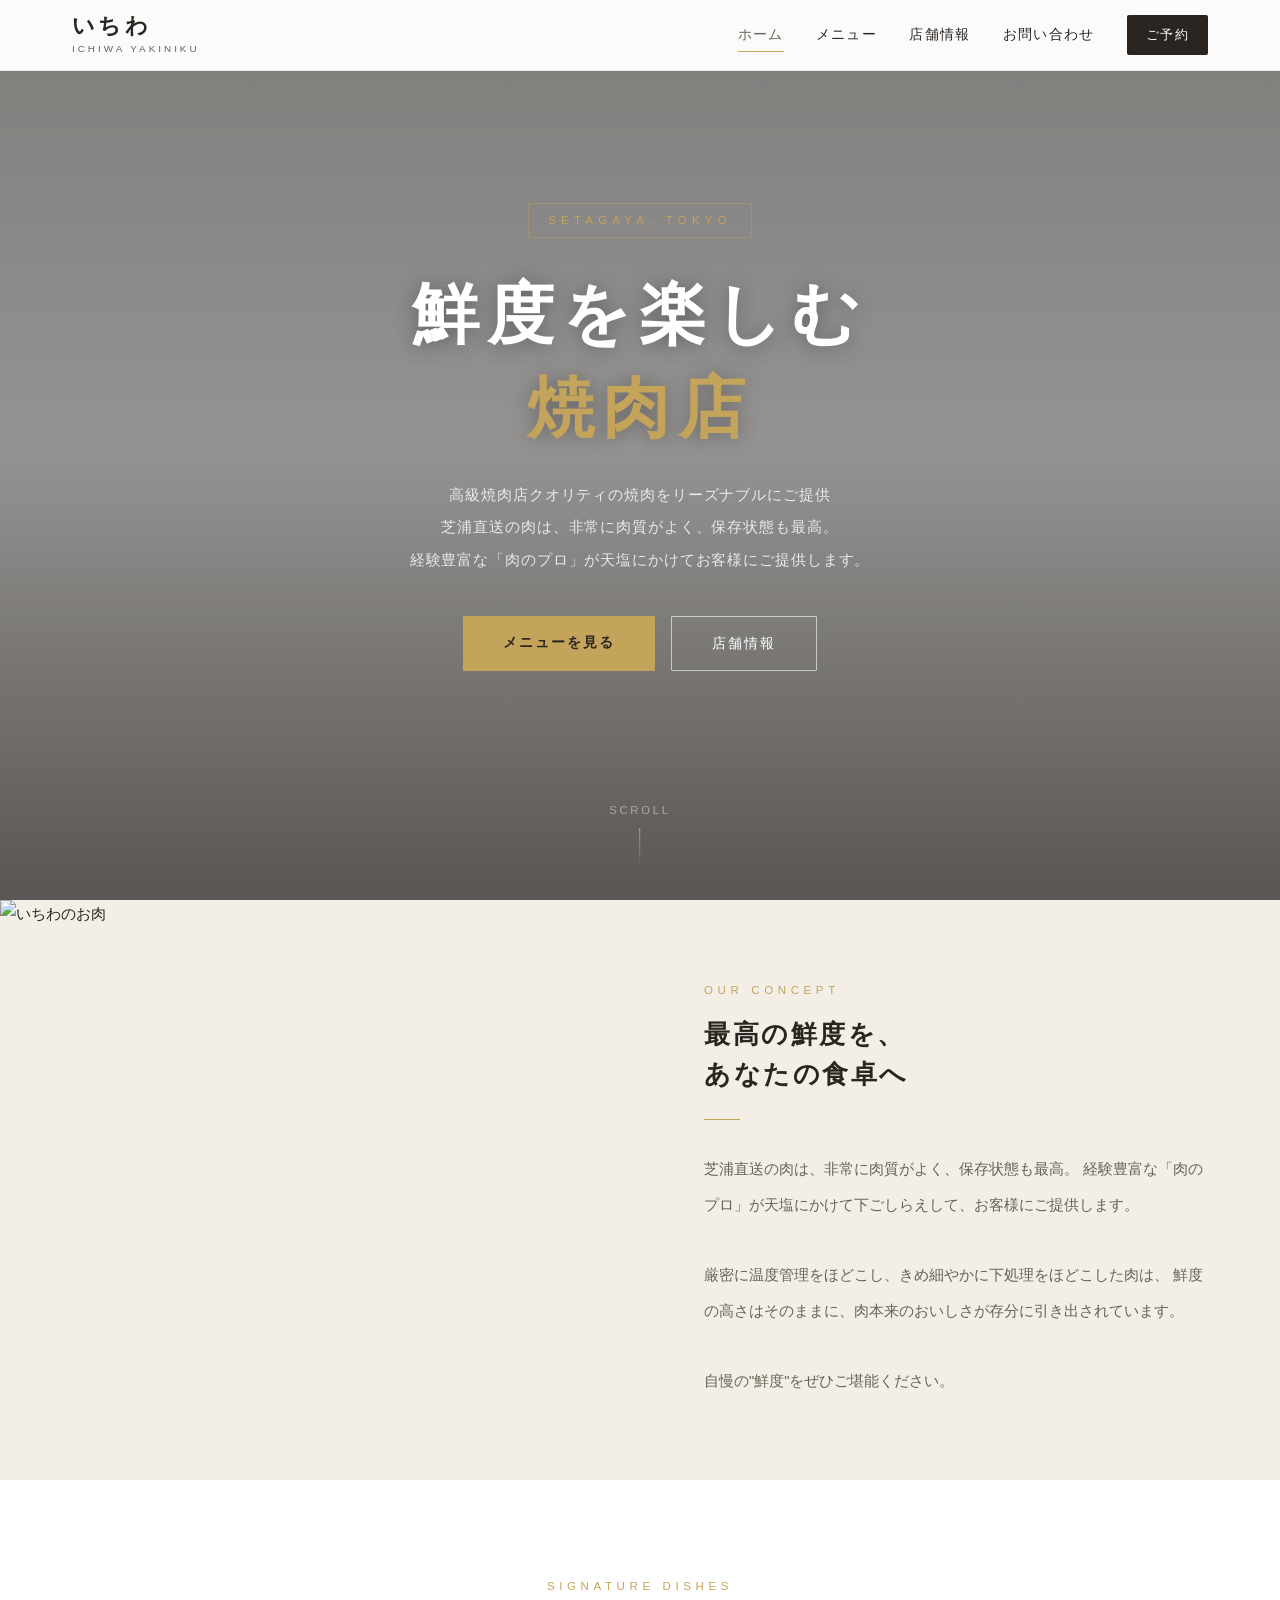
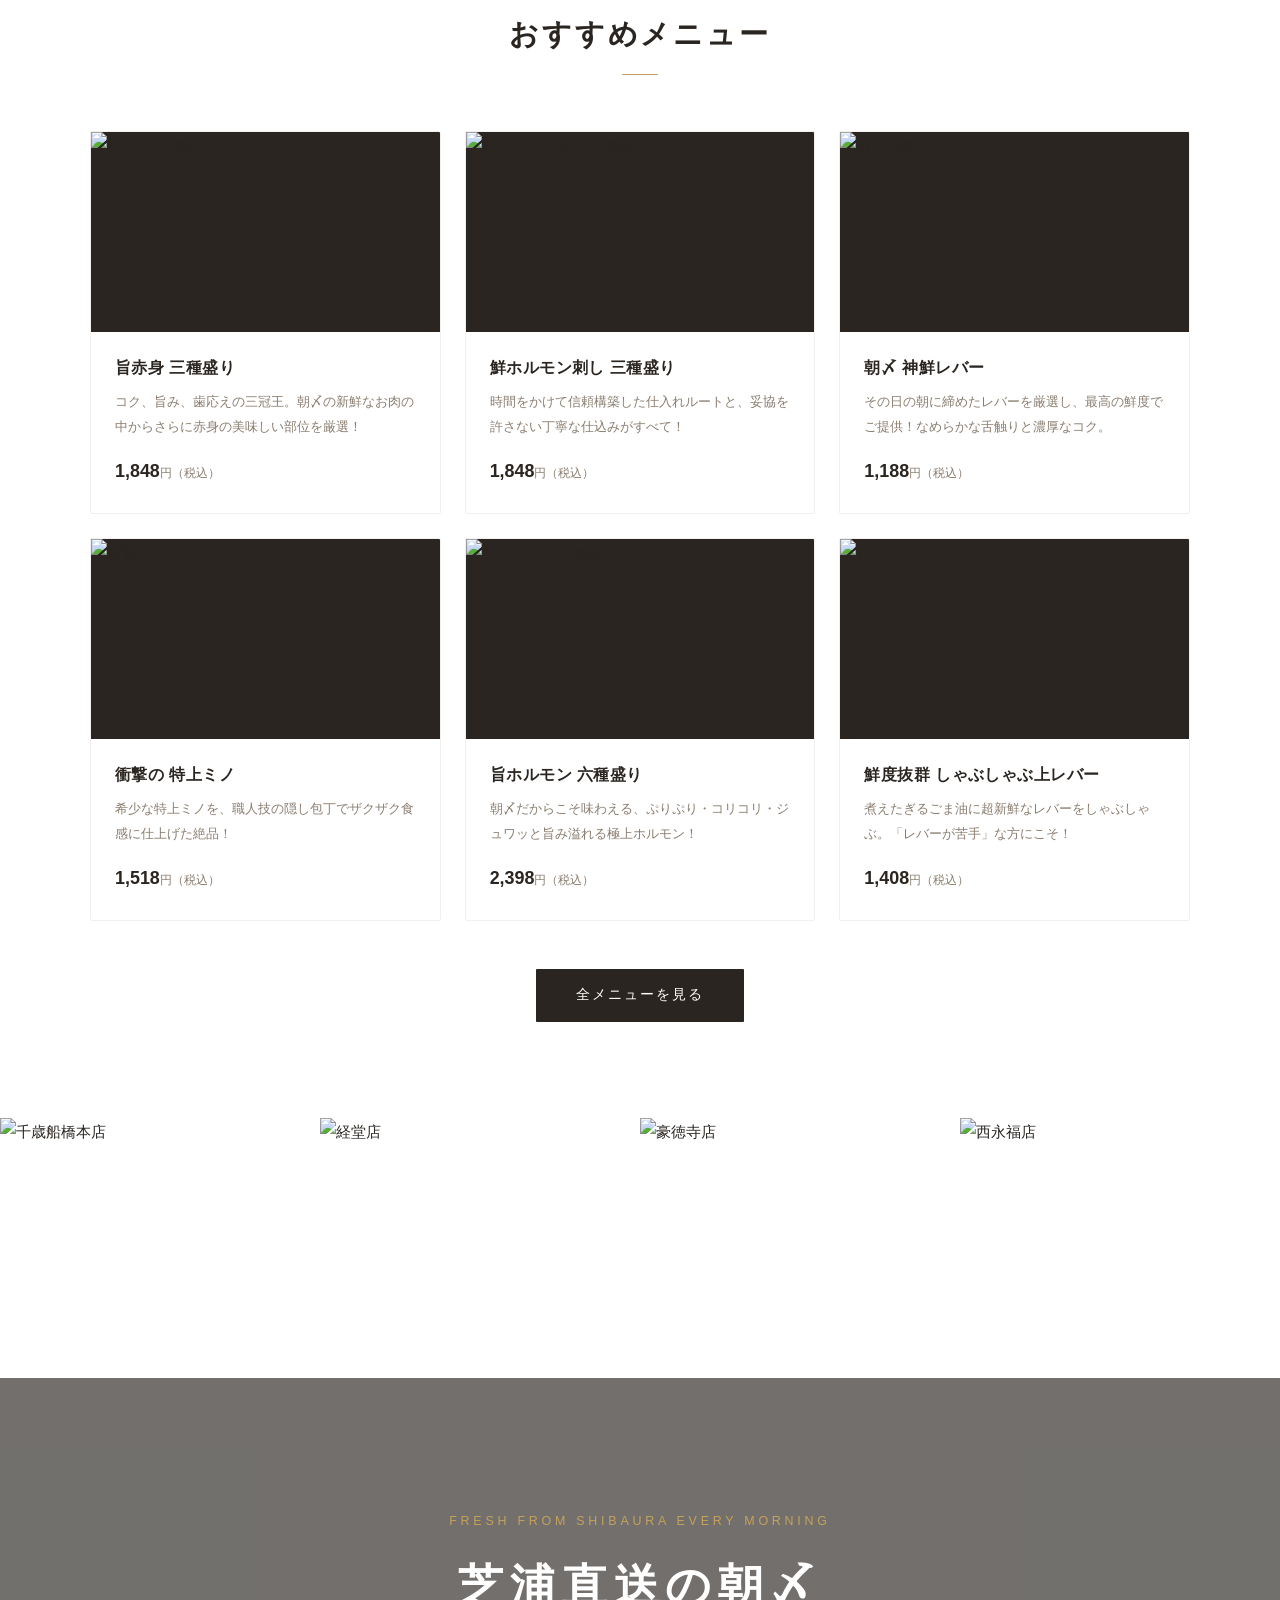
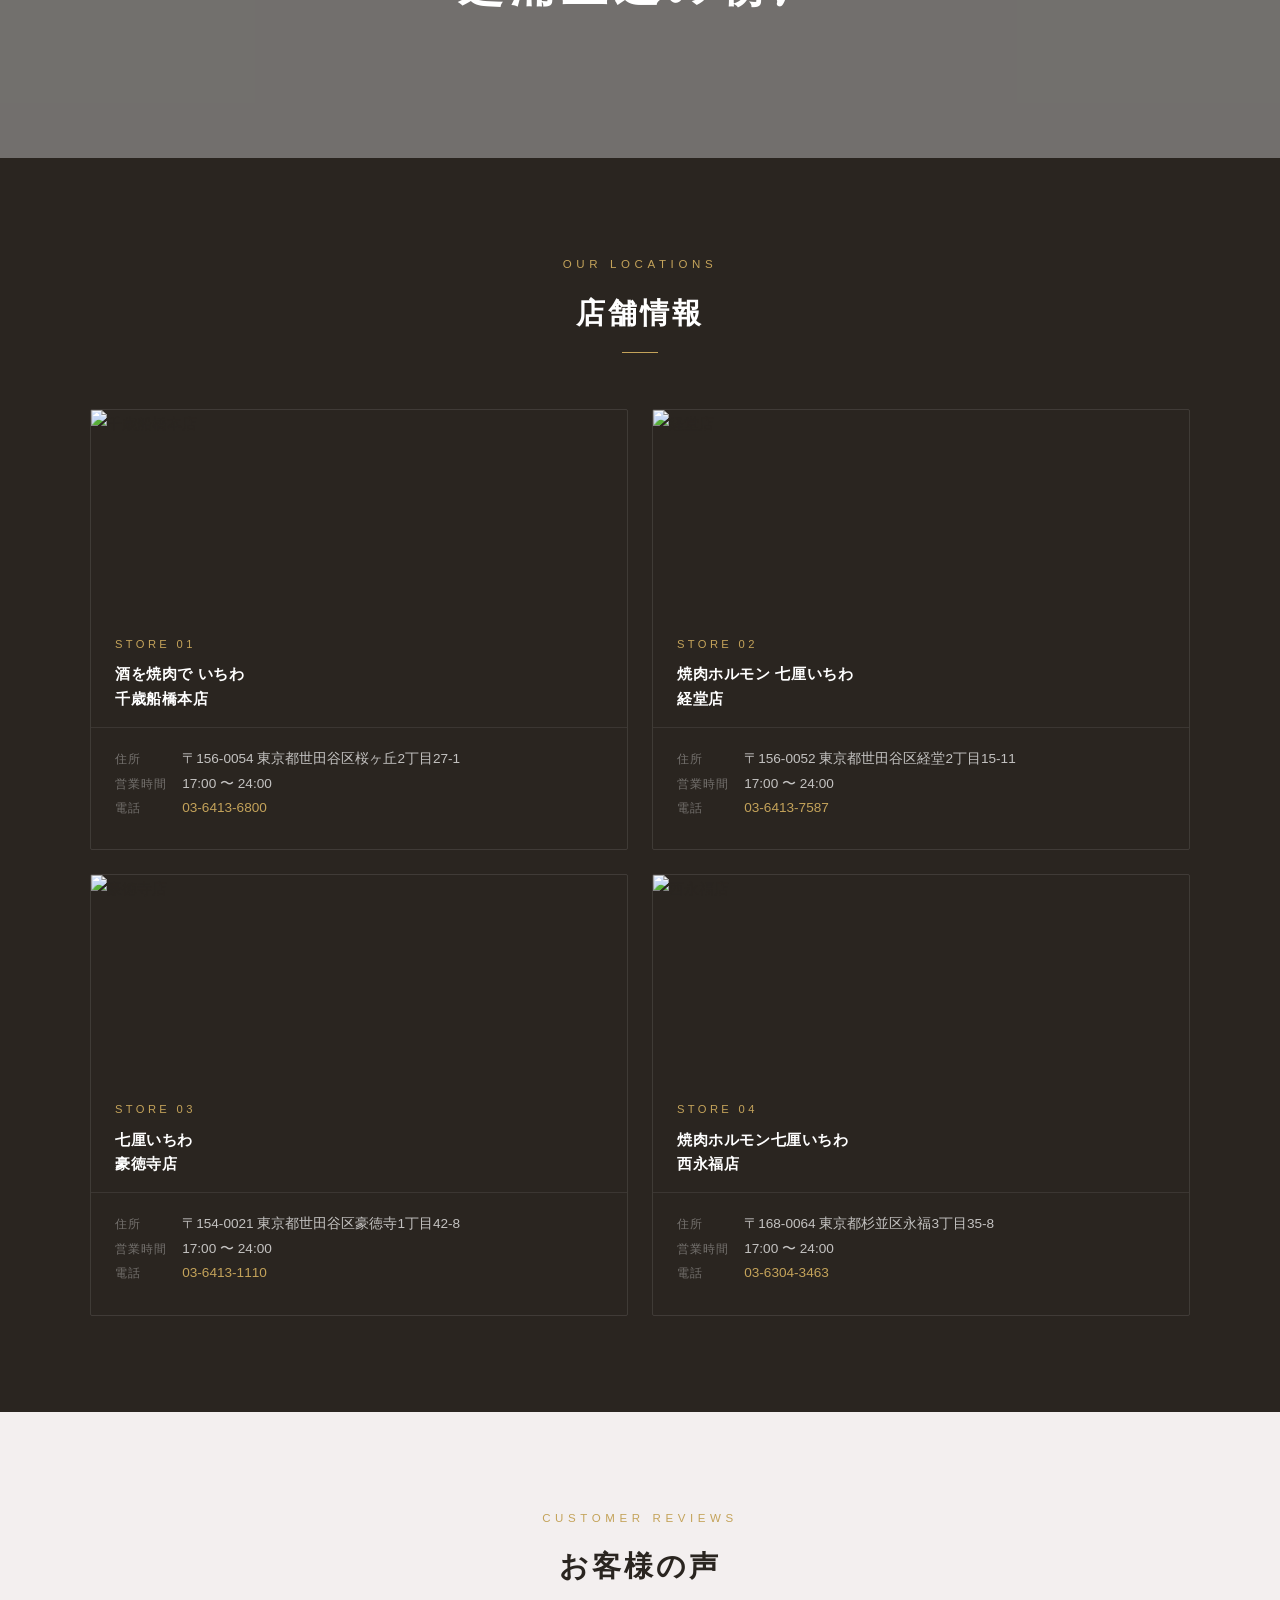
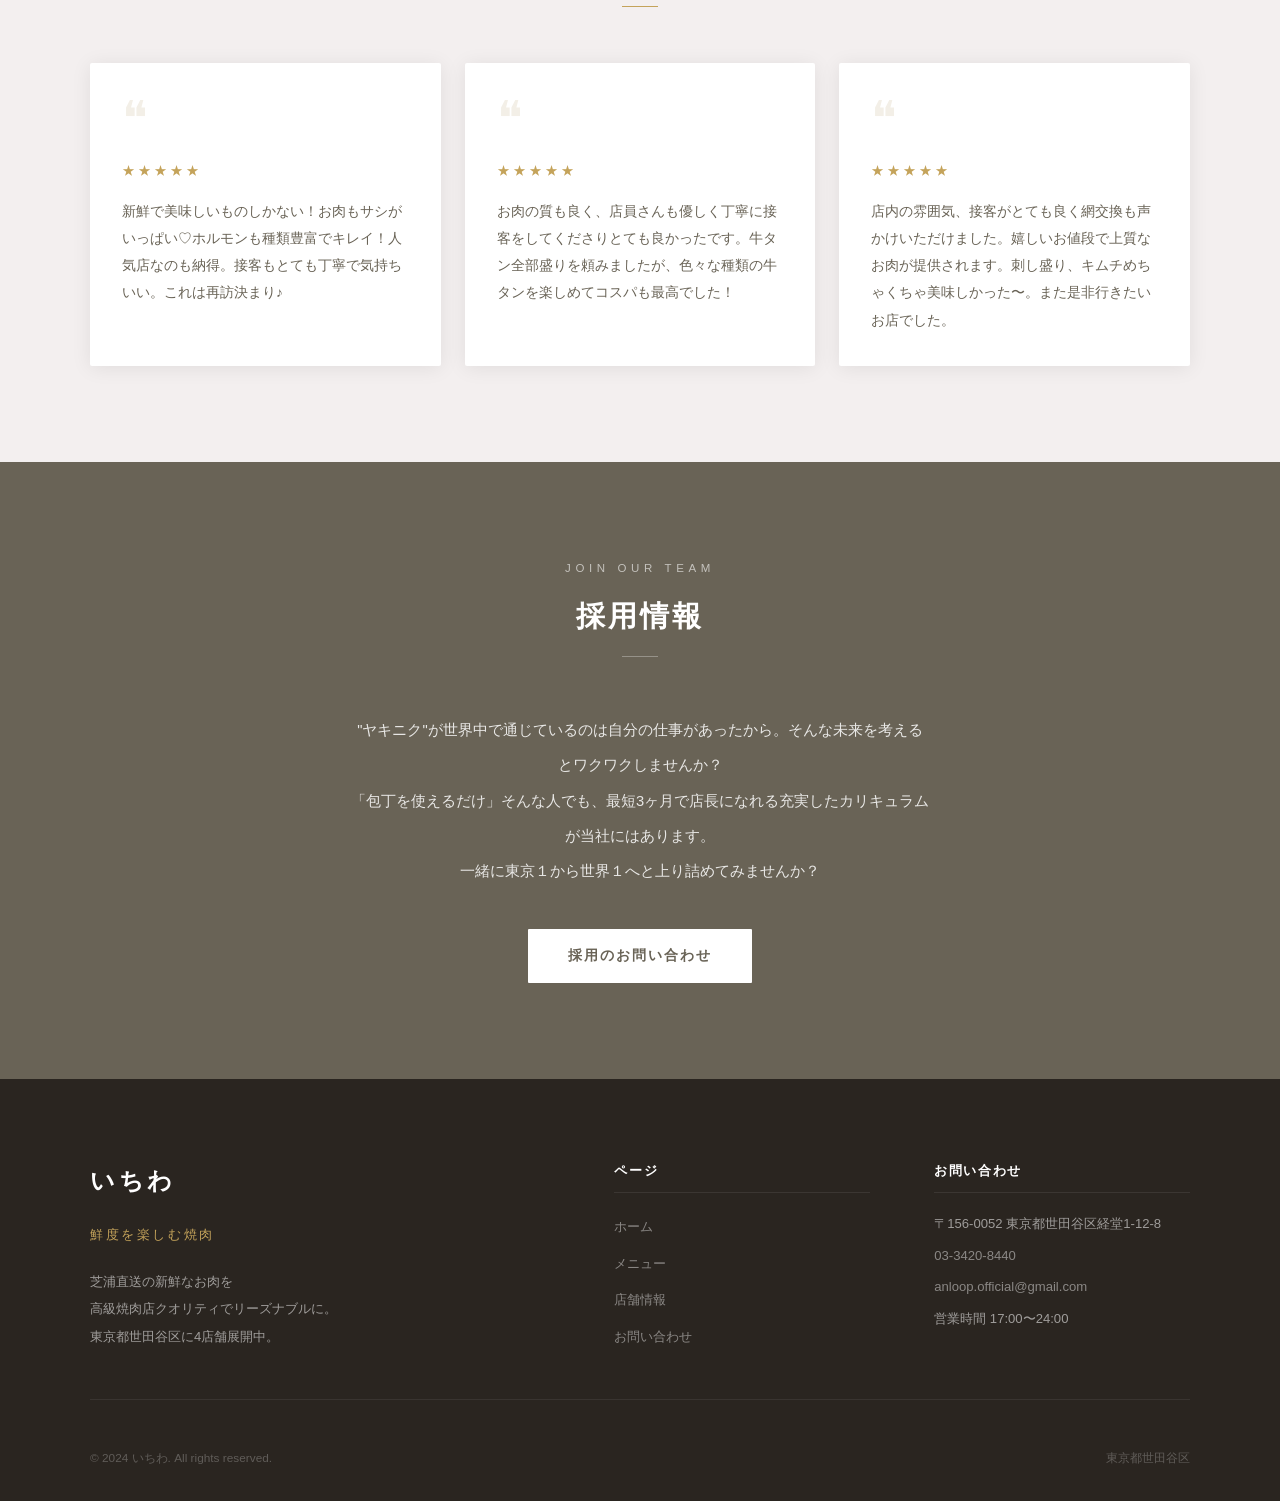
==== commit f7ae2ee3: "写真を元サイトと一致するよう修正：ヒーロー・料理・店舗・ギャラリー画像を正しいものに更新" ====
--- a/index.html
+++ b/index.html
@@ -40,7 +40,7 @@
 
 <!-- ========== HERO ========== -->
 <section class="hero">
-  <div class="hero-bg-img" style="background-image:url('https://static.wixstatic.com/media/797f83_c0448b2a783c4304bd7b4518f0b8490a~mv2.jpg');"></div>
+  <div class="hero-bg-img" style="background-image:url('https://static.wixstatic.com/media/797f83_cb128a5a462743cd9ca76e09df1fb2dd~mv2.jpeg');"></div>
   <div class="hero-content">
     <span class="hero-label">Setagaya, Tokyo</span>
     <h1 class="hero-title">
@@ -92,7 +92,7 @@
 
       <div class="featured-card">
         <div class="featured-card-img">
-          <img src="https://static.wixstatic.com/media/797f83_25921c838745477aaeba63aa74e7e9cf~mv2.jpg" alt="旨赤身 三種盛り">
+          <img src="https://static.wixstatic.com/media/797f83_5bf83a3c78934312a7357430f75084e0~mv2.png" alt="旨赤身 三種盛り">
         </div>
         <div class="featured-card-body">
           <h3>旨赤身 三種盛り</h3>
@@ -103,7 +103,7 @@
 
       <div class="featured-card">
         <div class="featured-card-img">
-          <img src="https://static.wixstatic.com/media/797f83_35bc1c2ddd7f4c908322e90ae93d7883~mv2.jpg" alt="鮮ホルモン刺し 三種盛り">
+          <img src="https://static.wixstatic.com/media/797f83_71ad177b97114a609c17f4d48dd2e1cb~mv2.png" alt="鮮ホルモン刺し 三種盛り">
         </div>
         <div class="featured-card-body">
           <h3>鮮ホルモン刺し 三種盛り</h3>
@@ -114,7 +114,7 @@
 
       <div class="featured-card">
         <div class="featured-card-img">
-          <img src="https://static.wixstatic.com/media/797f83_9a7366a83c324c698ae50720cf209ab4~mv2.jpg" alt="朝〆 神鮮レバー">
+          <img src="https://static.wixstatic.com/media/797f83_3b2705c4e1ba40789c4a52d62289752d~mv2.png" alt="朝〆 神鮮レバー">
         </div>
         <div class="featured-card-body">
           <h3>朝〆 神鮮レバー</h3>
@@ -125,7 +125,7 @@
 
       <div class="featured-card">
         <div class="featured-card-img">
-          <img src="https://static.wixstatic.com/media/797f83_3122b0a3e2684177a7c0cc6e1aa3734e~mv2.jpg" alt="衝撃の 特上ミノ">
+          <img src="https://static.wixstatic.com/media/797f83_75dd08c7bc054867872944e31fca2894~mv2.png" alt="衝撃の 特上ミノ">
         </div>
         <div class="featured-card-body">
           <h3>衝撃の 特上ミノ</h3>
@@ -136,7 +136,7 @@
 
       <div class="featured-card">
         <div class="featured-card-img">
-          <img src="https://static.wixstatic.com/media/797f83_1e8390fe5f174016a686a334a2e7908a~mv2.jpg" alt="旨ホルモン 六種盛り">
+          <img src="https://static.wixstatic.com/media/797f83_925c2740729f43958bec8ee0f416a459~mv2.png" alt="旨ホルモン 六種盛り">
         </div>
         <div class="featured-card-body">
           <h3>旨ホルモン 六種盛り</h3>
@@ -147,7 +147,7 @@
 
       <div class="featured-card">
         <div class="featured-card-img">
-          <img src="https://static.wixstatic.com/media/797f83_86b9e8244a8b457bb52dea0e3e6e5f5d~mv2.jpeg" alt="しゃぶしゃぶ上レバー">
+          <img src="https://static.wixstatic.com/media/797f83_25921c838745477aaeba63aa74e7e9cf~mv2.jpg" alt="しゃぶしゃぶ上レバー">
         </div>
         <div class="featured-card-body">
           <h3>鮮度抜群 しゃぶしゃぶ上レバー</h3>
@@ -167,21 +167,21 @@
 <!-- ========== GALLERY STRIP ========== -->
 <div class="gallery-strip">
   <div class="gallery-strip-item">
-    <img src="https://static.wixstatic.com/media/c837a6_c4662ca74c4e453dabf34bd56c84f1be~mv2.jpg" alt="料理写真">
+    <img src="https://static.wixstatic.com/media/797f83_35bc1c2ddd7f4c908322e90ae93d7883~mv2.jpg" alt="千歳船橋本店">
   </div>
   <div class="gallery-strip-item">
-    <img src="https://static.wixstatic.com/media/c837a6_9435823bcfc94573937868f924206182~mv2.jpg" alt="料理写真">
+    <img src="https://static.wixstatic.com/media/797f83_9a7366a83c324c698ae50720cf209ab4~mv2.jpg" alt="経堂店">
   </div>
   <div class="gallery-strip-item">
-    <img src="https://static.wixstatic.com/media/c837a6_5512638d9a144553a22a1967aa9ab17d~mv2.jpg" alt="料理写真">
+    <img src="https://static.wixstatic.com/media/797f83_3122b0a3e2684177a7c0cc6e1aa3734e~mv2.jpg" alt="豪徳寺店">
   </div>
   <div class="gallery-strip-item">
-    <img src="https://static.wixstatic.com/media/c837a6_f3a78d68c7d749c18290d89ef2310c57~mv2.jpg" alt="料理写真">
+    <img src="https://static.wixstatic.com/media/797f83_1e8390fe5f174016a686a334a2e7908a~mv2.jpg" alt="西永福店">
   </div>
 </div>
 
 <!-- ========== PARALLAX ========== -->
-<div class="parallax-divider" style="background-image:url('https://static.wixstatic.com/media/797f83_2873c509fa0b409c9b98cc3efc7ed4e1~mv2.jpg');">
+<div class="parallax-divider" style="background-image:url('https://static.wixstatic.com/media/797f83_b5667bd2703242309f8218164162edba~mv2.jpg');">
   <div class="parallax-caption">
     <p class="small">FRESH FROM SHIBAURA EVERY MORNING</p>
     <p class="big">芝浦直送の朝〆</p>
@@ -197,6 +197,7 @@
 
     <div class="stores-grid">
       <div class="store-card">
+        <div class="store-card-img"><img src="https://static.wixstatic.com/media/797f83_35bc1c2ddd7f4c908322e90ae93d7883~mv2.jpg" alt="千歳船橋本店"></div>
         <p class="store-card-num">STORE 01</p>
         <h3>酒を焼肉で いちわ<br>千歳船橋本店</h3>
         <div class="store-row"><span class="store-label">住所</span><span class="store-val">〒156-0054 東京都世田谷区桜ヶ丘2丁目27-1</span></div>
@@ -204,6 +205,7 @@
         <div class="store-row"><span class="store-label">電話</span><span class="store-val"><a href="tel:0364136800">03-6413-6800</a></span></div>
       </div>
       <div class="store-card">
+        <div class="store-card-img"><img src="https://static.wixstatic.com/media/797f83_9a7366a83c324c698ae50720cf209ab4~mv2.jpg" alt="経堂店"></div>
         <p class="store-card-num">STORE 02</p>
         <h3>焼肉ホルモン 七厘いちわ<br>経堂店</h3>
         <div class="store-row"><span class="store-label">住所</span><span class="store-val">〒156-0052 東京都世田谷区経堂2丁目15-11</span></div>
@@ -211,6 +213,7 @@
         <div class="store-row"><span class="store-label">電話</span><span class="store-val"><a href="tel:0364137587">03-6413-7587</a></span></div>
       </div>
       <div class="store-card">
+        <div class="store-card-img"><img src="https://static.wixstatic.com/media/797f83_3122b0a3e2684177a7c0cc6e1aa3734e~mv2.jpg" alt="豪徳寺店"></div>
         <p class="store-card-num">STORE 03</p>
         <h3>七厘いちわ<br>豪徳寺店</h3>
         <div class="store-row"><span class="store-label">住所</span><span class="store-val">〒154-0021 東京都世田谷区豪徳寺1丁目42-8</span></div>
@@ -218,6 +221,7 @@
         <div class="store-row"><span class="store-label">電話</span><span class="store-val"><a href="tel:0364131110">03-6413-1110</a></span></div>
       </div>
       <div class="store-card">
+        <div class="store-card-img"><img src="https://static.wixstatic.com/media/797f83_1e8390fe5f174016a686a334a2e7908a~mv2.jpg" alt="西永福店"></div>
         <p class="store-card-num">STORE 04</p>
         <h3>焼肉ホルモン七厘いちわ<br>西永福店</h3>
         <div class="store-row"><span class="store-label">住所</span><span class="store-val">〒168-0064 東京都杉並区永福3丁目35-8</span></div>
--- a/css/style.css
+++ b/css/style.css
@@ -388,9 +388,26 @@
 
 .store-card {
   border: 1px solid rgba(255,255,255,0.1);
-  padding: 2rem 2rem 1.8rem;
+  padding: 0 0 1.8rem;
   border-radius: 2px;
   transition: var(--transition);
+  overflow: hidden;
+}
+.store-card-img {
+  width: 100%;
+  height: 200px;
+  margin-bottom: 1.5rem;
+}
+.store-card-img img {
+  width: 100%;
+  height: 100%;
+  object-fit: cover;
+}
+.store-card-num,
+.store-card h3,
+.store-row {
+  padding-left: 1.5rem;
+  padding-right: 1.5rem;
 }
 .store-card:hover {
   border-color: var(--color-gold);
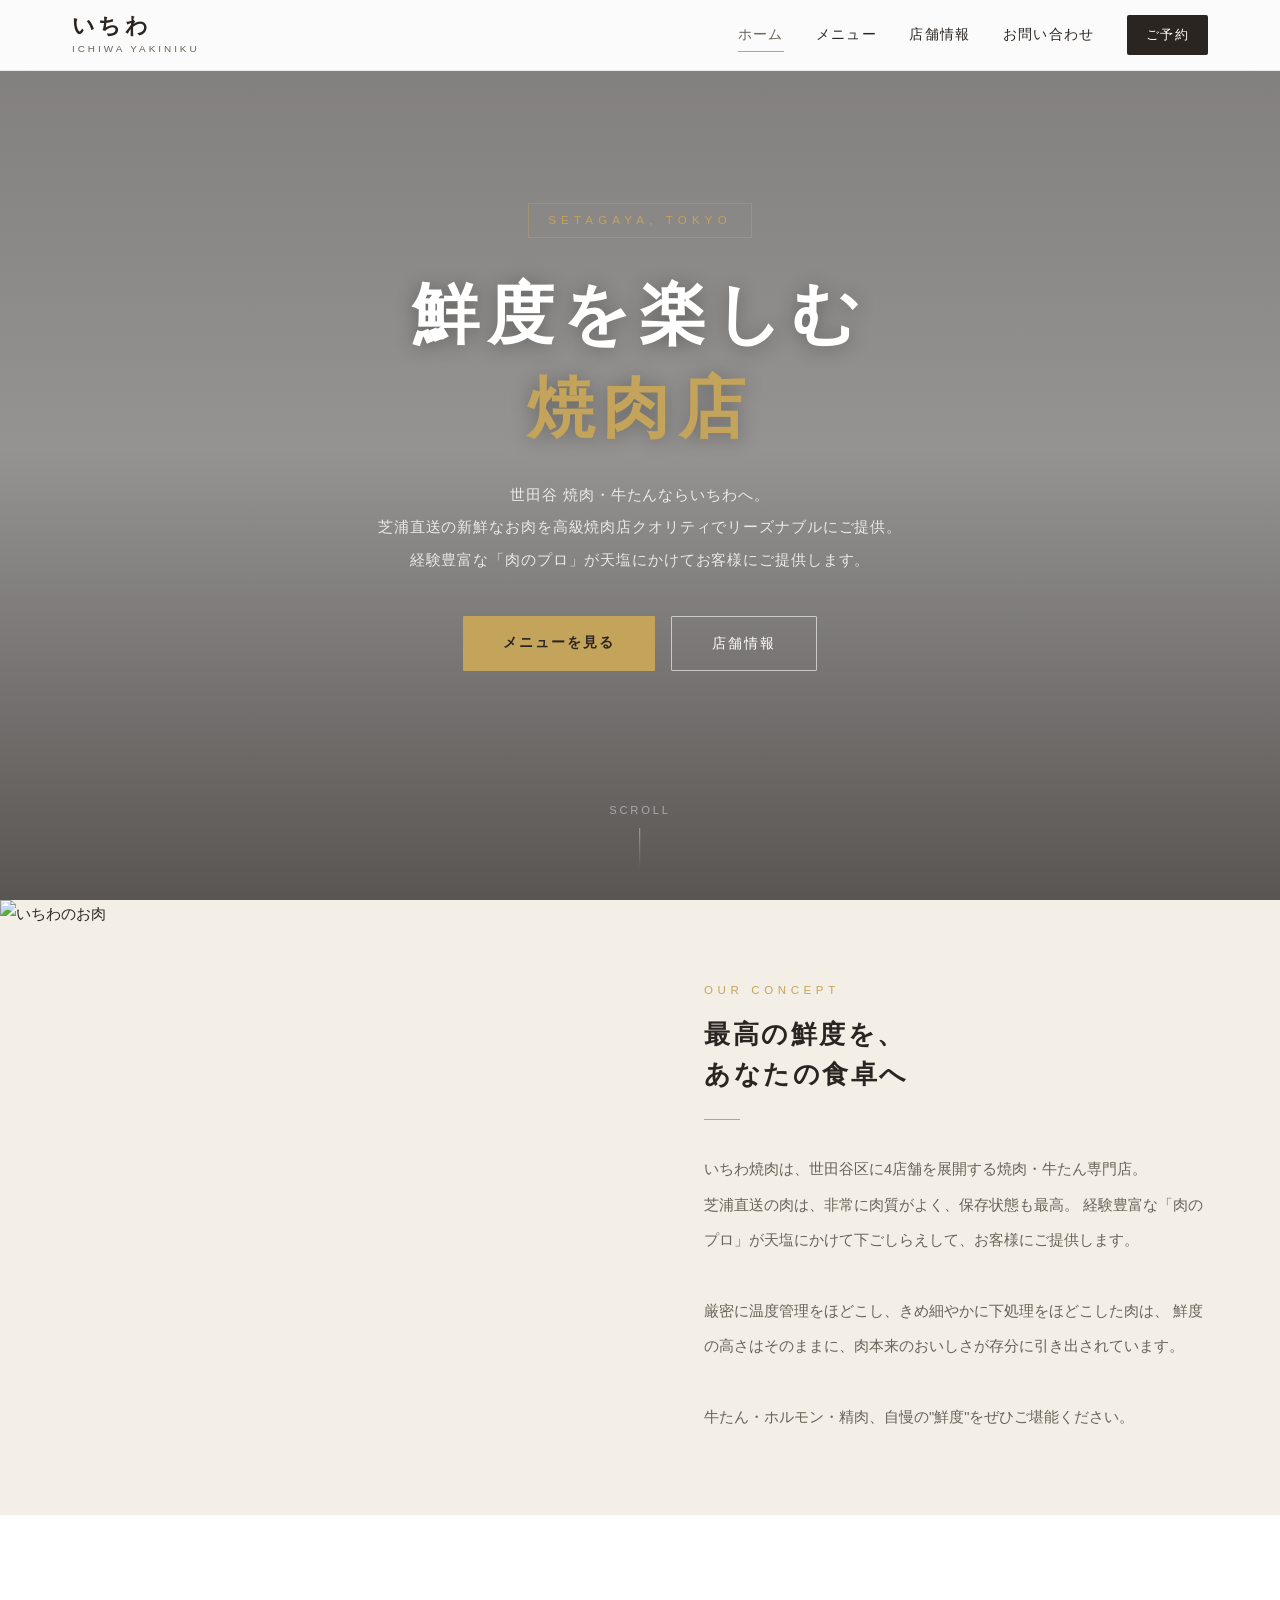
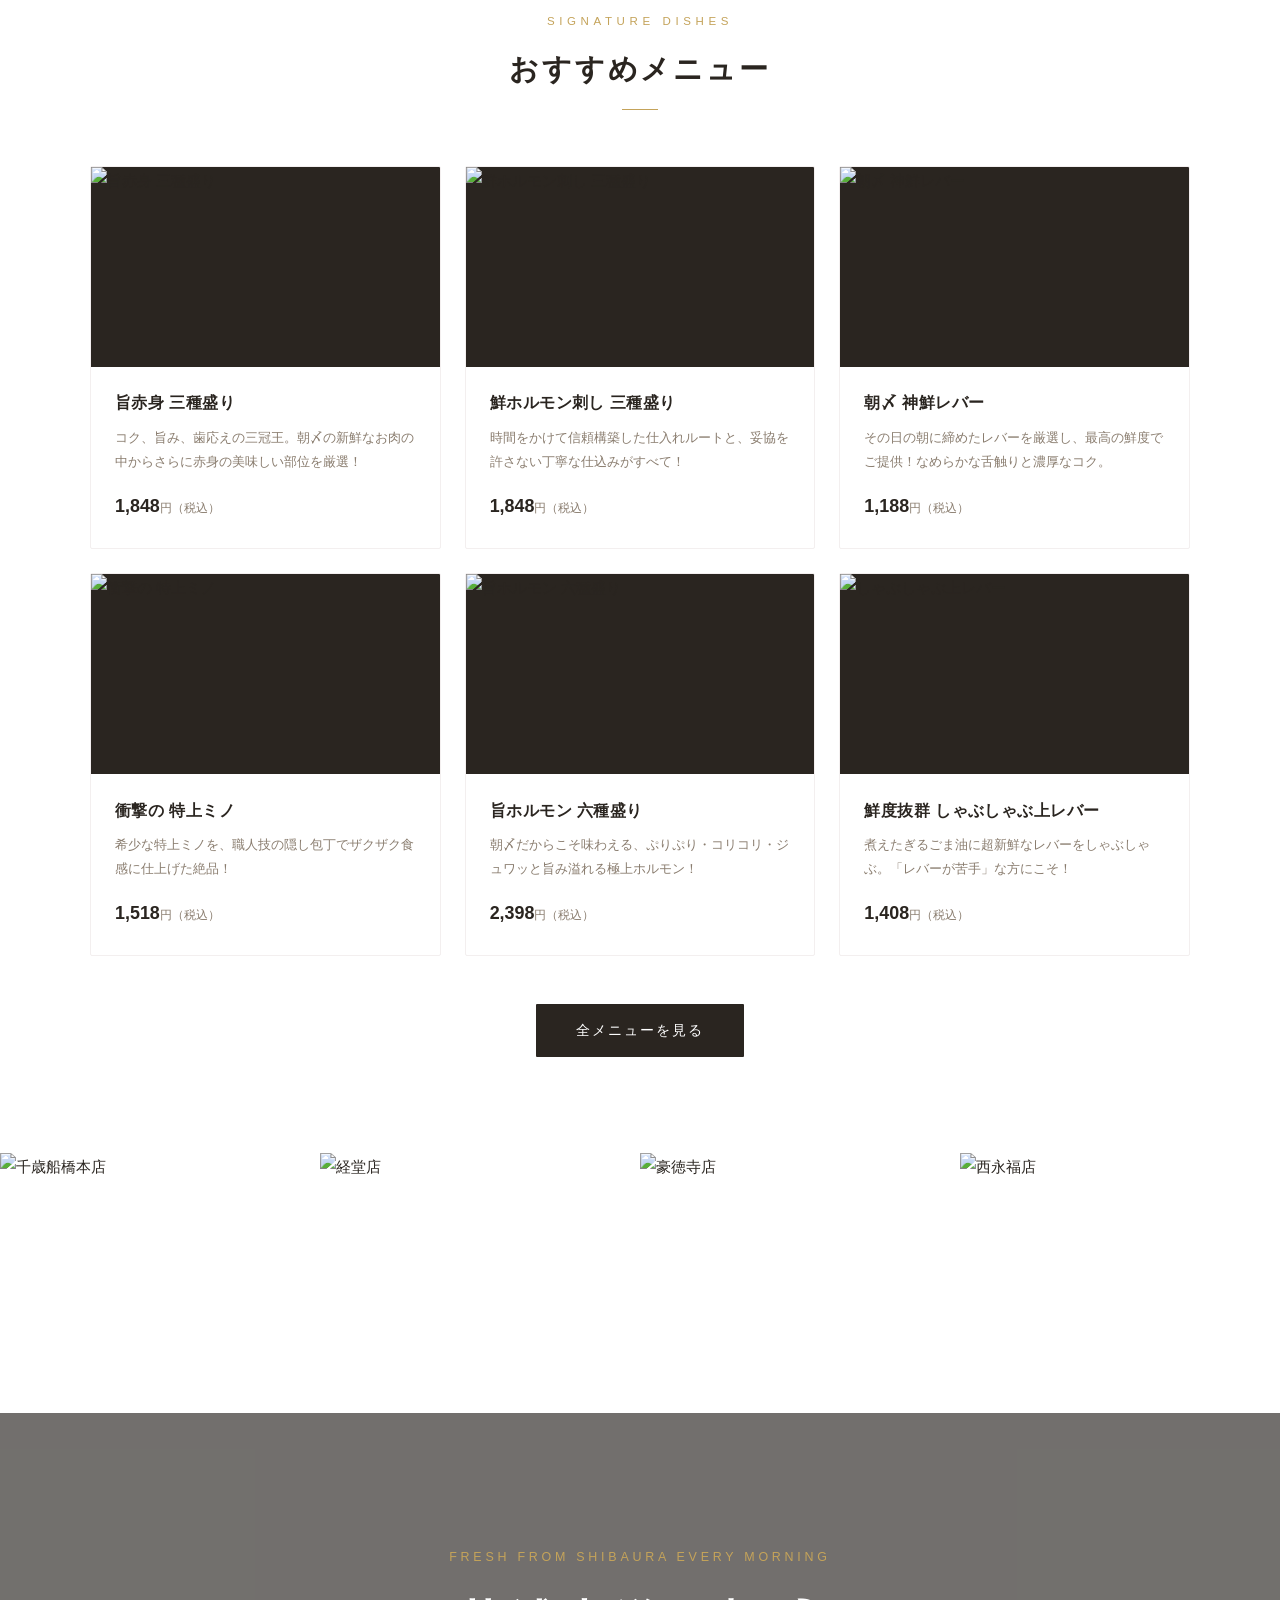
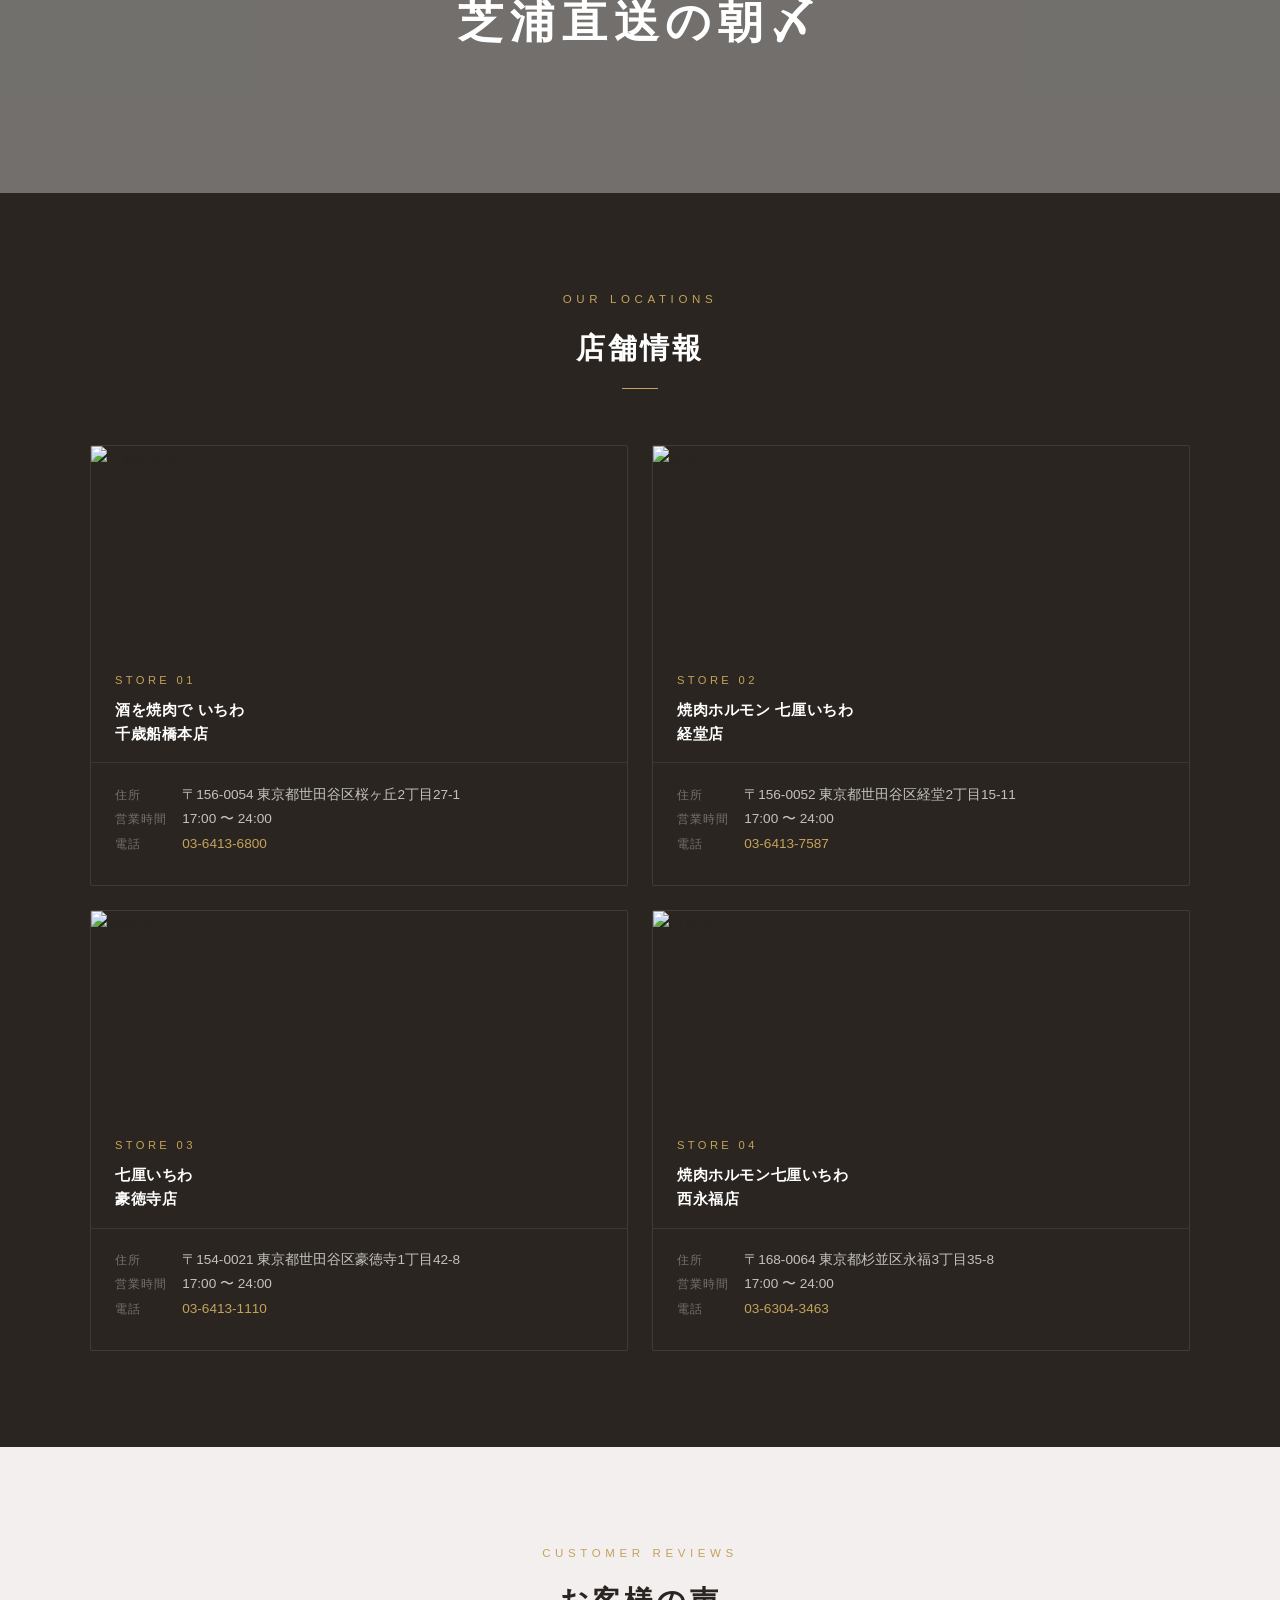
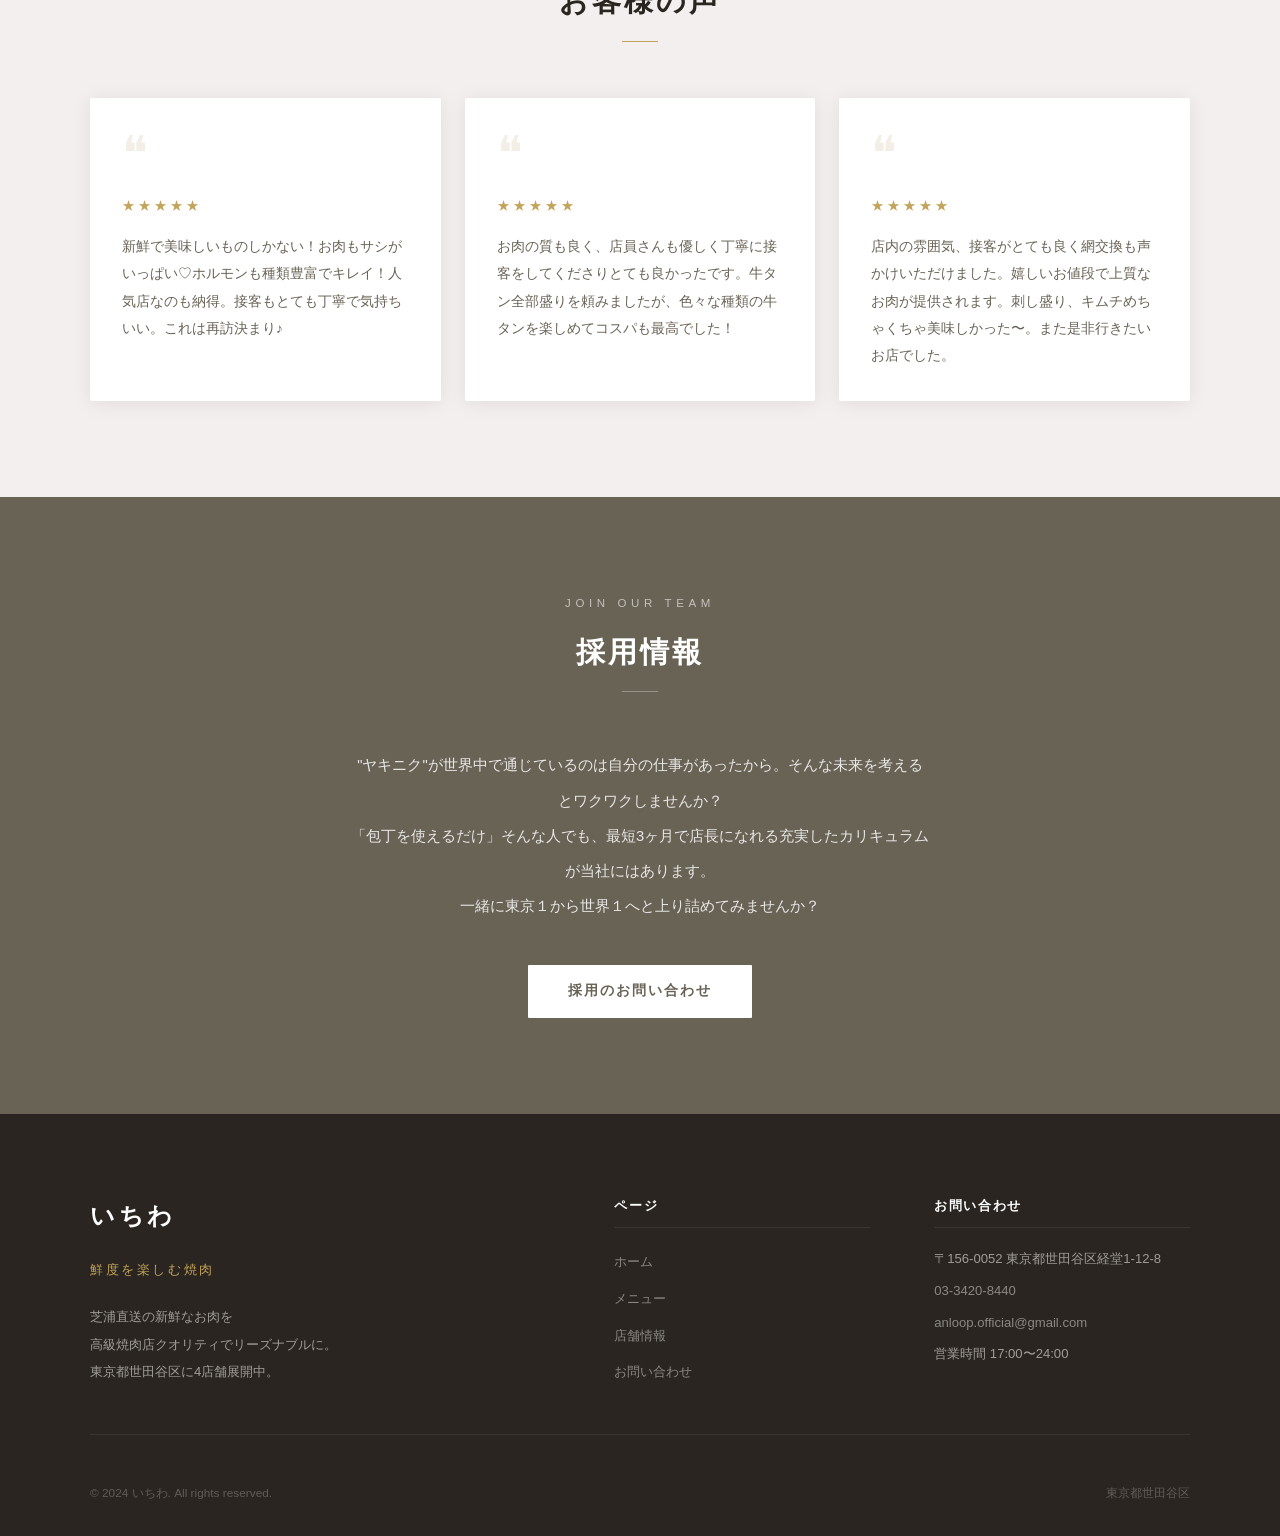
==== commit 0e8348aa: "seo: optimize for keywords いちわ/世田谷焼肉/いちわ焼肉/牛たん焼肉" ====
--- a/index.html
+++ b/index.html
@@ -3,8 +3,45 @@
 <head>
   <meta charset="UTF-8">
   <meta name="viewport" content="width=device-width, initial-scale=1.0">
-  <title>いちわ | 焼肉 | 東京都世田谷区</title>
-  <meta name="description" content="鮮度を楽しむ焼肉店 いちわ。芝浦直送の新鮮なお肉を高級焼肉店クオリティでリーズナブルにご提供。東京都世田谷区に4店舗展開中。">
+  <title>いちわ焼肉 | 世田谷 焼肉・牛たん | 東京都世田谷区</title>
+  <meta name="description" content="いちわ焼肉は東京都世田谷区の焼肉店。牛たん・ホルモン・精肉など豊富なメニュー。世田谷 焼肉ならいちわへ。千歳船橋・経堂・豪徳寺・西永福の4店舗展開中。">
+  <meta name="keywords" content="いちわ,いちわ焼肉,世田谷 焼肉,世田谷焼肉,牛たん 焼肉,牛たん,牛タン,いちわ 焼肉,東京焼肉,ホルモン,芝浦直送,千歳船橋焼肉,経堂焼肉,豪徳寺焼肉">
+  <!-- OGP -->
+  <meta property="og:type" content="website">
+  <meta property="og:title" content="いちわ焼肉 | 世田谷 焼肉・牛たん">
+  <meta property="og:description" content="牛たん・ホルモンが旨い世田谷の焼肉店いちわ。芝浦直送の新鮮なお肉を高級クオリティでリーズナブルに。世田谷区4店舗展開中。">
+  <meta property="og:url" content="https://ichiwa29.net/">
+  <meta property="og:site_name" content="いちわ">
+  <meta property="og:locale" content="ja_JP">
+  <meta name="twitter:card" content="summary">
+  <link rel="canonical" href="https://ichiwa29.net/">
+  <!-- 構造化データ -->
+  <script type="application/ld+json">
+  {
+    "@context": "https://schema.org",
+    "@type": "Restaurant",
+    "name": "いちわ",
+    "alternateName": "Ichiwa Yakiniku",
+    "description": "芝浦直送の新鮮なお肉を高級焼肉店クオリティでリーズナブルに提供する焼肉店。東京都世田谷区に4店舗展開中。",
+    "url": "https://ichiwa29.net/",
+    "servesCuisine": ["焼肉", "牛たん", "ホルモン", "牛タン", "精肉"],
+    "priceRange": "¥¥",
+    "address": {
+      "@type": "PostalAddress",
+      "streetAddress": "桜ヶ丘2丁目27-1",
+      "addressLocality": "世田谷区",
+      "addressRegion": "東京都",
+      "postalCode": "156-0054",
+      "addressCountry": "JP"
+    },
+    "telephone": "03-6413-6800",
+    "openingHours": "Mo-Su 17:00-24:00",
+    "areaServed": ["世田谷区", "東京都", "千歳船橋", "経堂", "豪徳寺", "西永福"],
+    "hasMap": "https://ichiwa29.net/stores.html",
+    "menu": "https://ichiwa29.net/menu.html",
+    "acceptsReservations": true
+  }
+  </script>
   <link rel="stylesheet" href="css/style.css">
 </head>
 <body>
@@ -48,8 +85,8 @@
       <span class="gold">焼肉店</span>
     </h1>
     <p class="hero-desc">
-      高級焼肉店クオリティの焼肉をリーズナブルにご提供<br>
-      芝浦直送の肉は、非常に肉質がよく、保存状態も最高。<br>
+      世田谷 焼肉・牛たんならいちわへ。<br>
+      芝浦直送の新鮮なお肉を高級焼肉店クオリティでリーズナブルにご提供。<br>
       経験豊富な「肉のプロ」が天塩にかけてお客様にご提供します。
     </p>
     <div class="hero-cta">
@@ -71,11 +108,12 @@
       <h2 class="section-title">最高の鮮度を、<br>あなたの食卓へ</h2>
       <div class="section-rule"></div>
       <p class="concept-body">
+        いちわ焼肉は、世田谷区に4店舗を展開する焼肉・牛たん専門店。<br>
         芝浦直送の肉は、非常に肉質がよく、保存状態も最高。
         経験豊富な「肉のプロ」が天塩にかけて下ごしらえして、お客様にご提供します。<br><br>
         厳密に温度管理をほどこし、きめ細やかに下処理をほどこした肉は、
         鮮度の高さはそのままに、肉本来のおいしさが存分に引き出されています。<br><br>
-        自慢の"鮮度"をぜひご堪能ください。
+        牛たん・ホルモン・精肉、自慢の"鮮度"をぜひご堪能ください。
       </p>
     </div>
   </div>
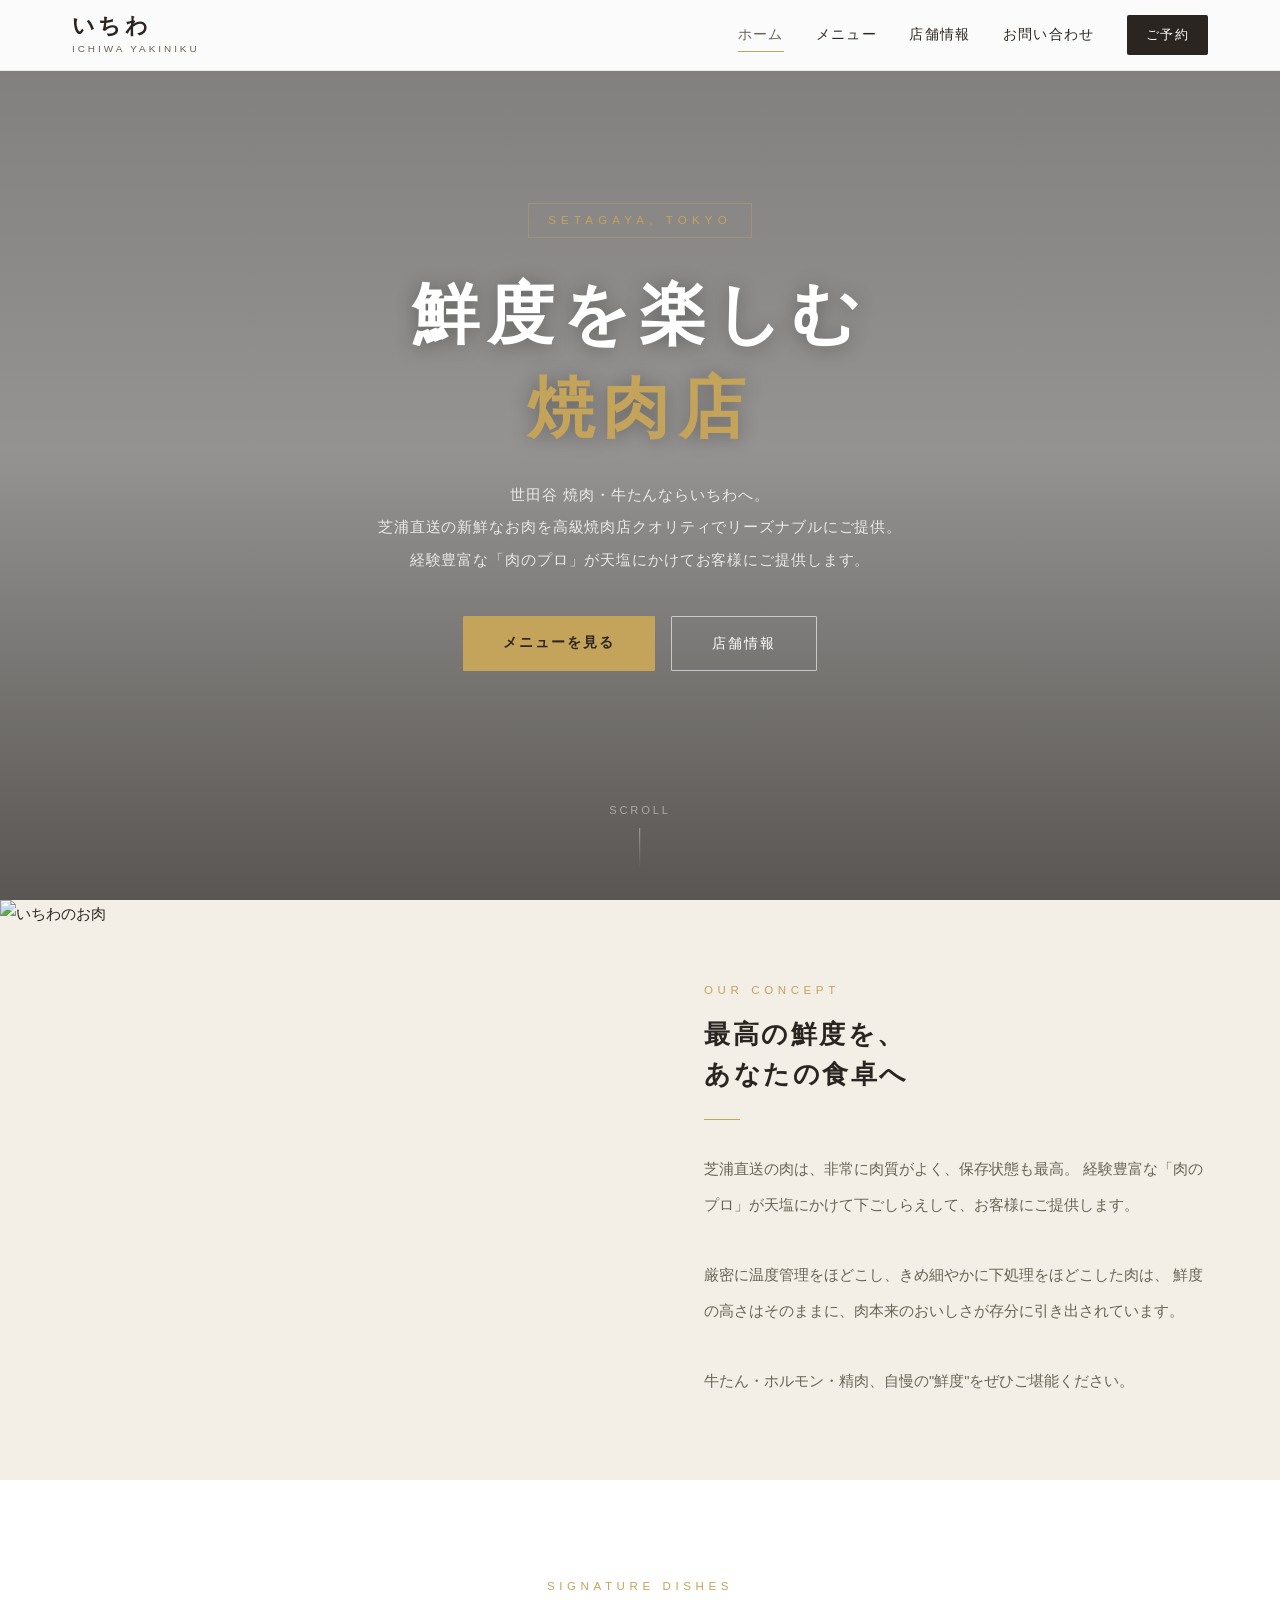
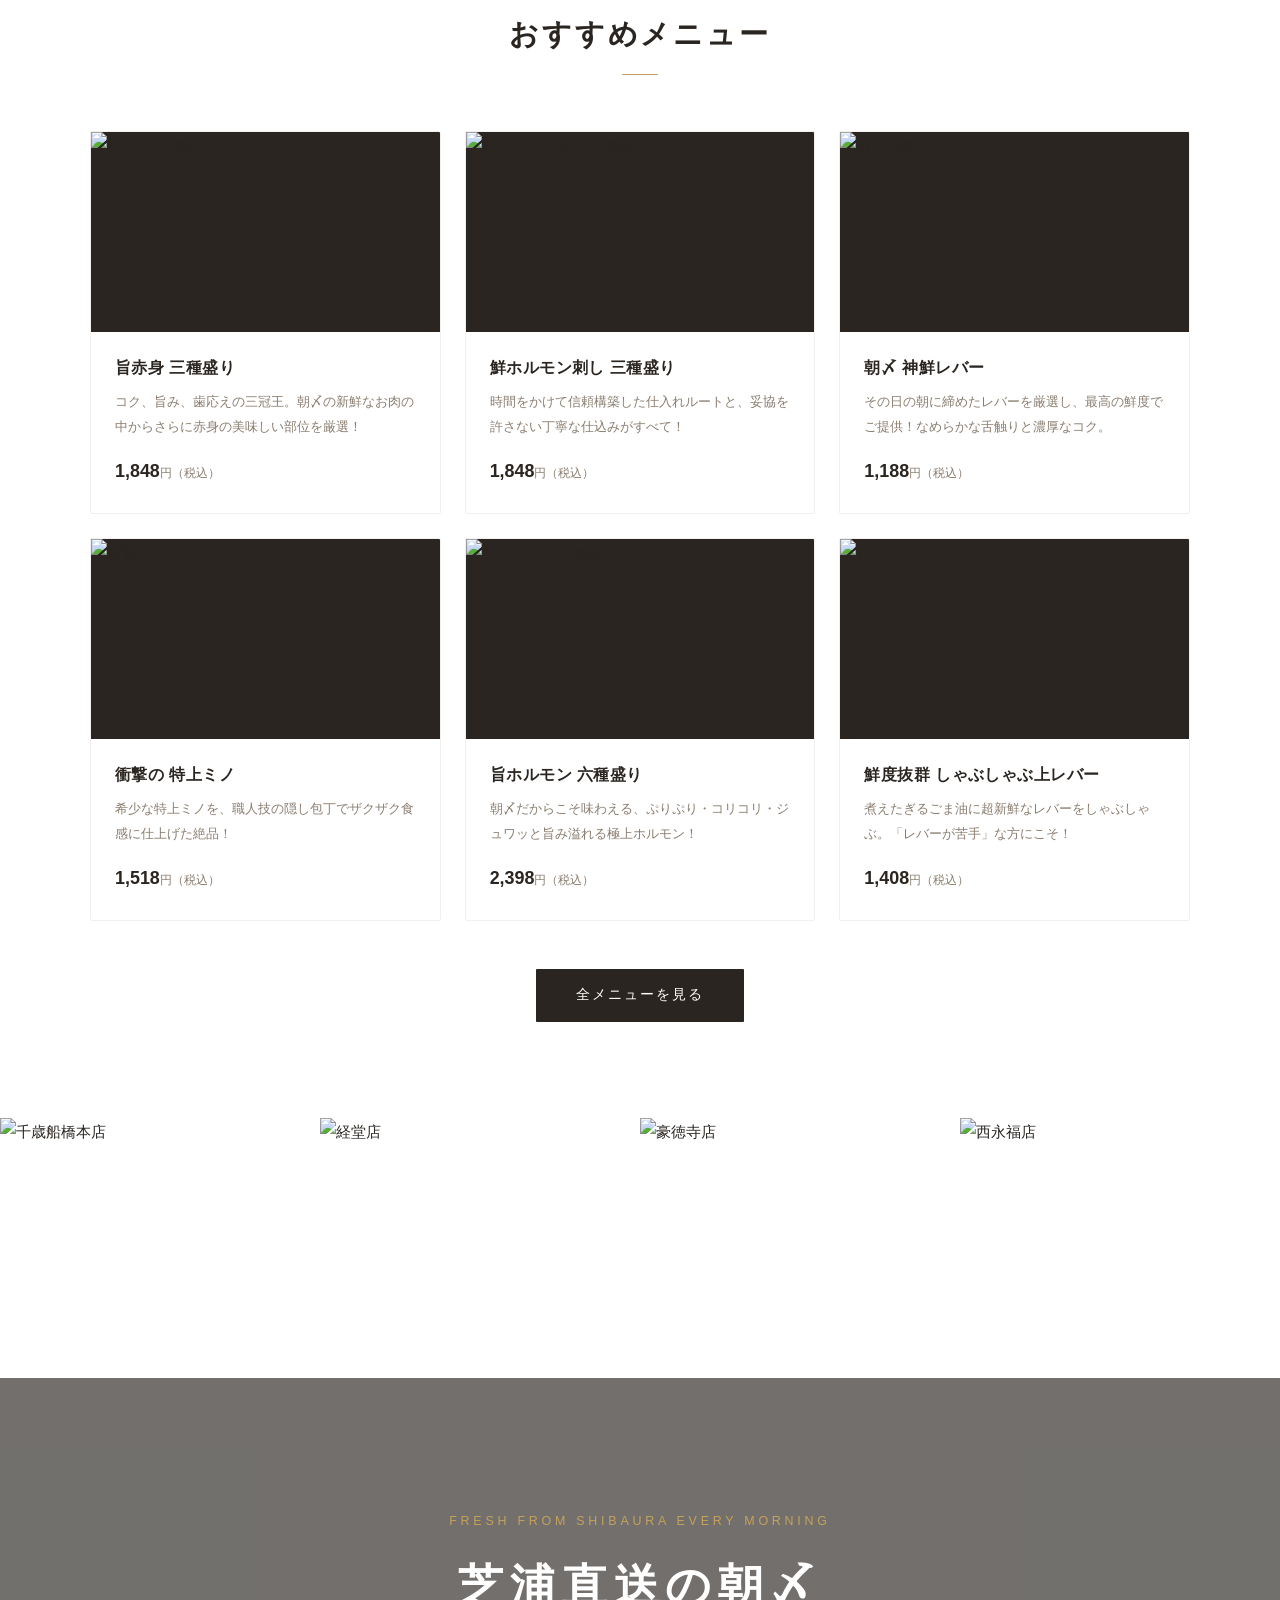
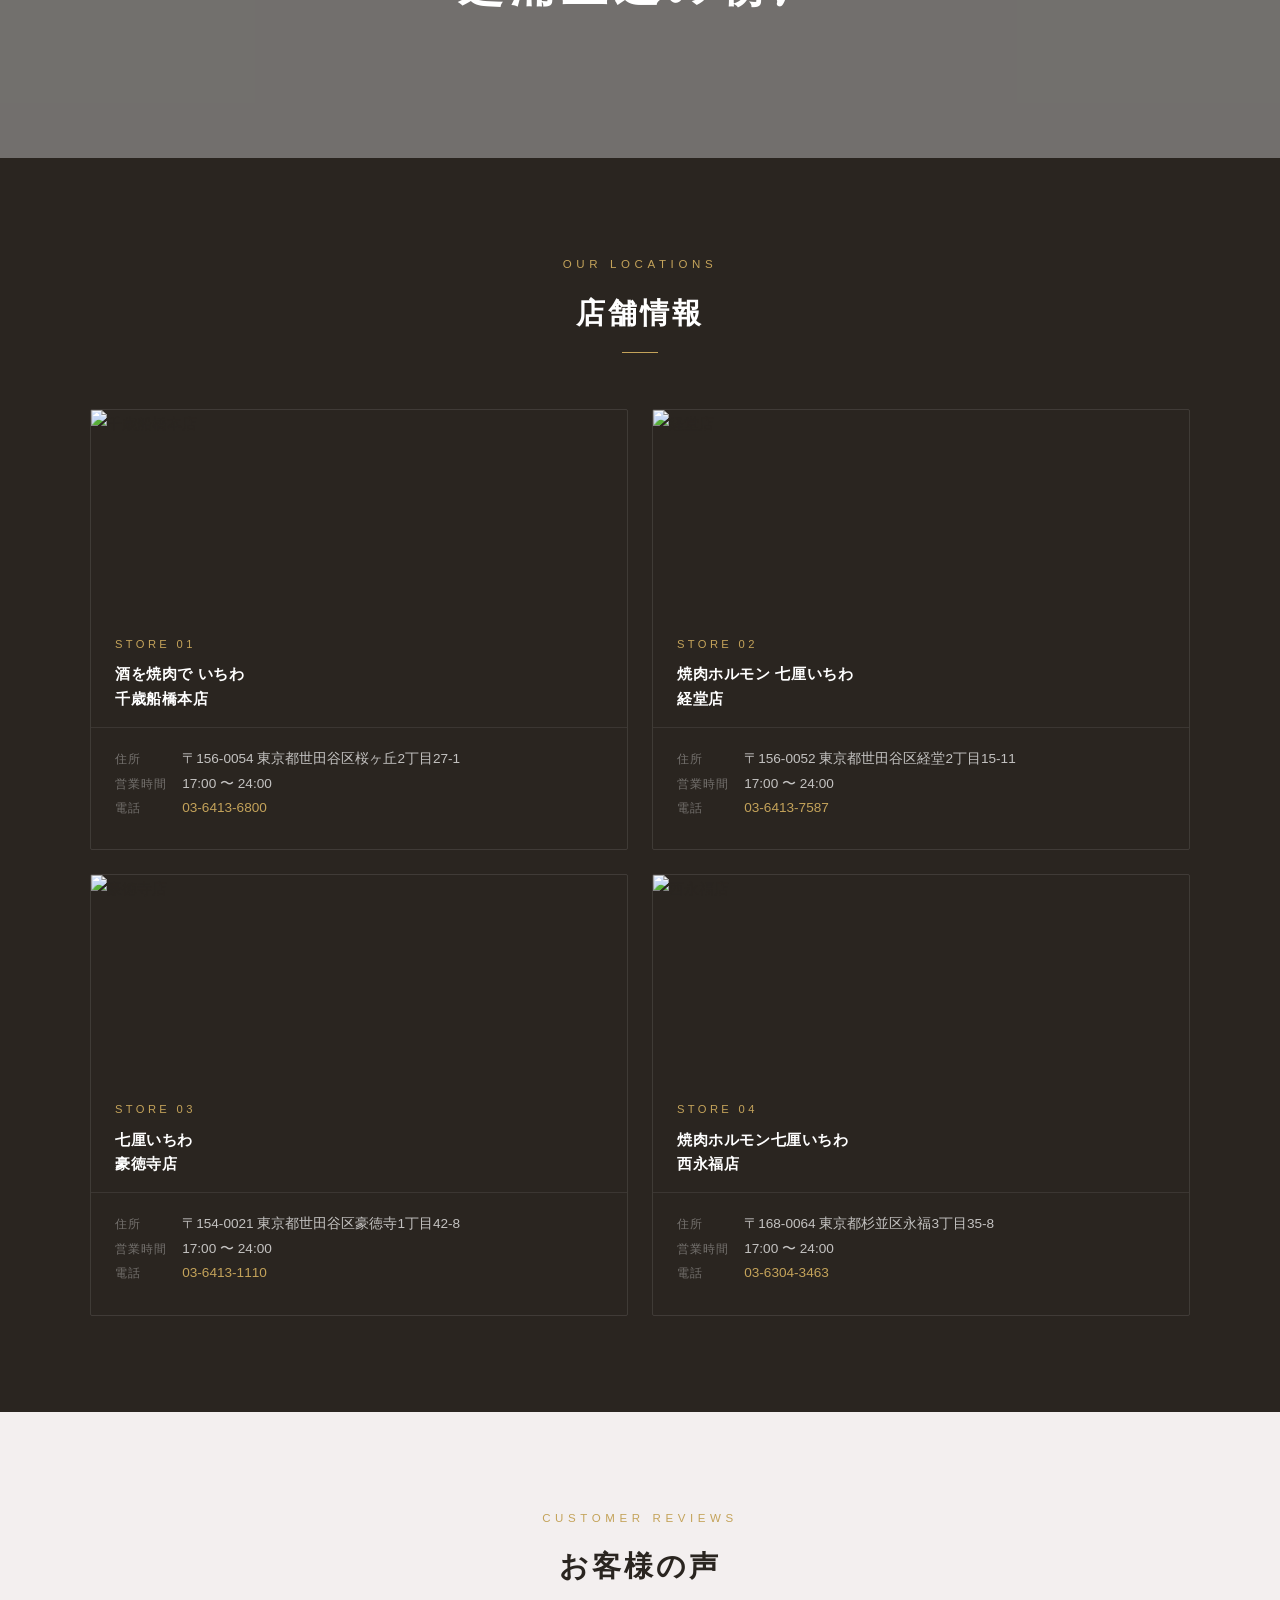
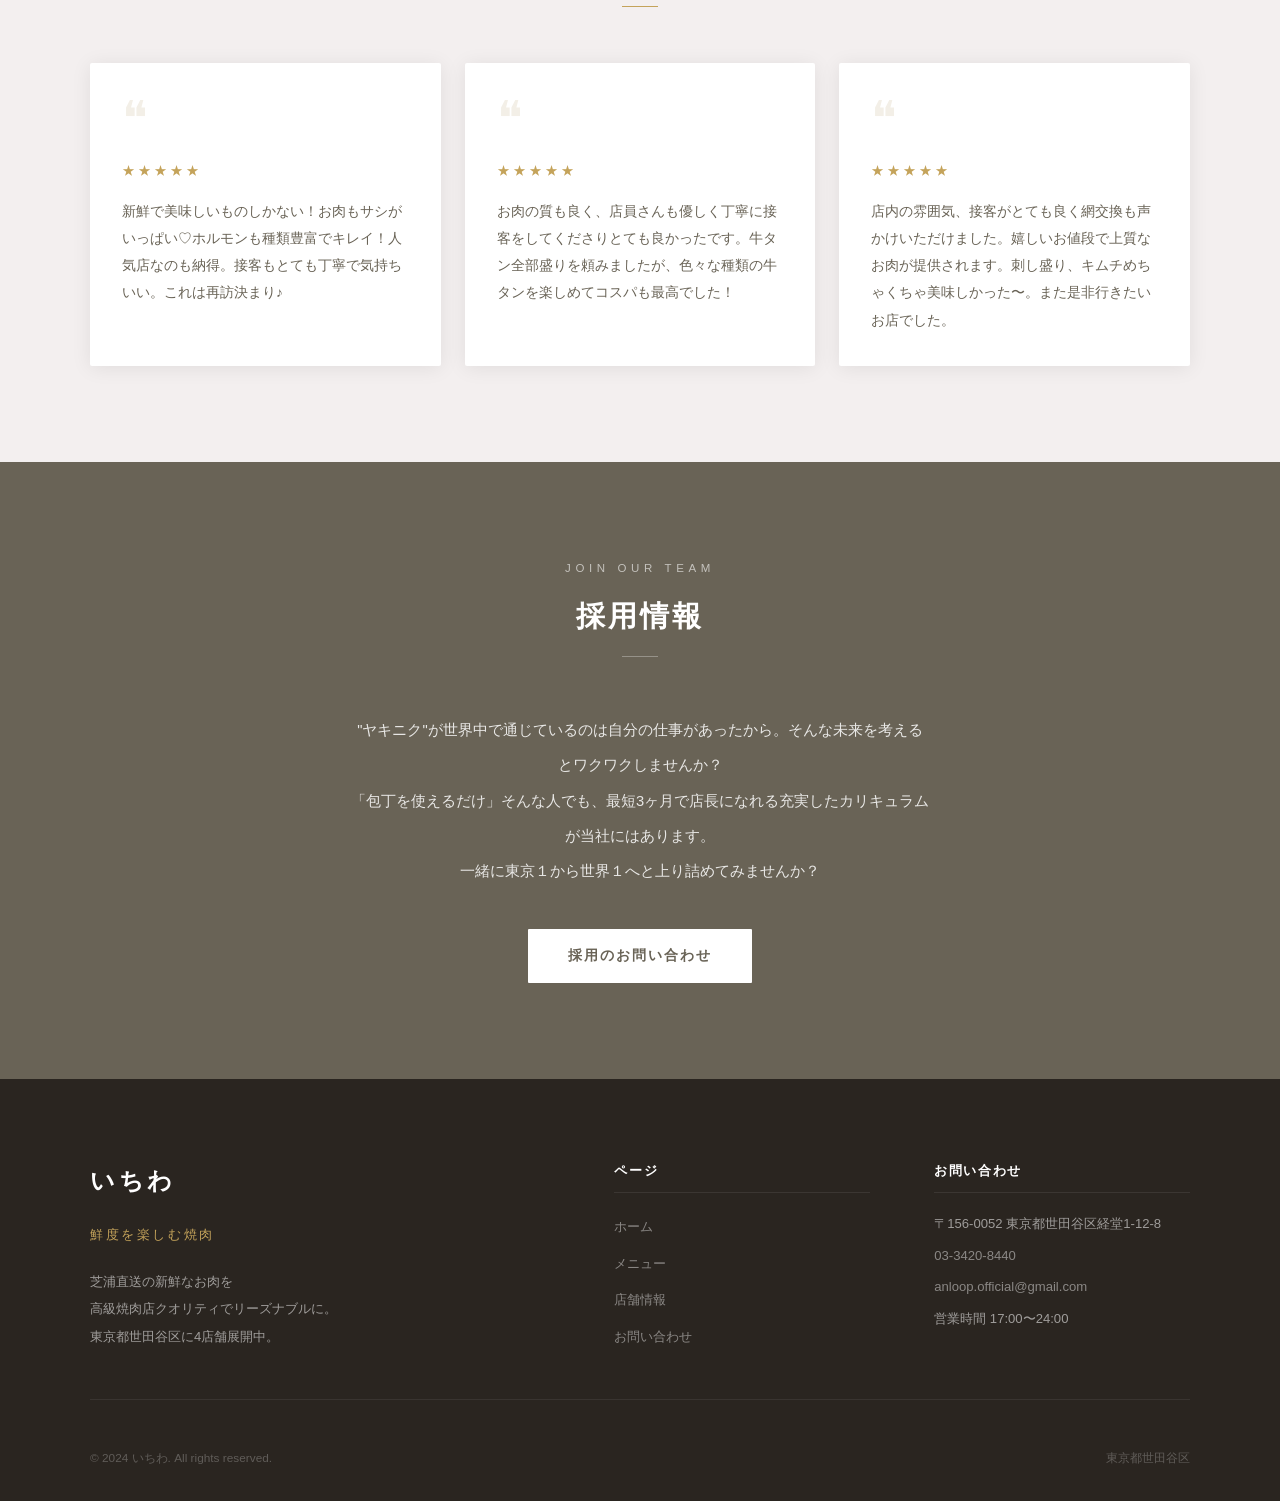
==== commit eac4cd91: "seo: fix content accuracy, add 牛たん・ホルモン naturally without specialist claim" ====
--- a/index.html
+++ b/index.html
@@ -3,13 +3,13 @@
 <head>
   <meta charset="UTF-8">
   <meta name="viewport" content="width=device-width, initial-scale=1.0">
-  <title>いちわ焼肉 | 世田谷 焼肉・牛たん | 東京都世田谷区</title>
-  <meta name="description" content="いちわ焼肉は東京都世田谷区の焼肉店。牛たん・ホルモン・精肉など豊富なメニュー。世田谷 焼肉ならいちわへ。千歳船橋・経堂・豪徳寺・西永福の4店舗展開中。">
-  <meta name="keywords" content="いちわ,いちわ焼肉,世田谷 焼肉,世田谷焼肉,牛たん 焼肉,牛たん,牛タン,いちわ 焼肉,東京焼肉,ホルモン,芝浦直送,千歳船橋焼肉,経堂焼肉,豪徳寺焼肉">
+  <title>いちわ | 世田谷の焼肉・牛たん・ホルモン | 東京都世田谷区</title>
+  <meta name="description" content="いちわは東京都世田谷区の焼肉店。牛たん・ホルモン・精肉など豊富なメニューを芝浦直送の鮮度でご提供。世田谷 焼肉ならいちわへ。千歳船橋・経堂・豪徳寺・西永福の4店舗展開中。">
+  <meta name="keywords" content="いちわ,いちわ焼肉,世田谷 焼肉,世田谷焼肉,牛たん,牛たん 焼肉,ホルモン,牛タン,東京焼肉,芝浦直送,千歳船橋焼肉,経堂焼肉,豪徳寺焼肉">
   <!-- OGP -->
   <meta property="og:type" content="website">
-  <meta property="og:title" content="いちわ焼肉 | 世田谷 焼肉・牛たん">
-  <meta property="og:description" content="牛たん・ホルモンが旨い世田谷の焼肉店いちわ。芝浦直送の新鮮なお肉を高級クオリティでリーズナブルに。世田谷区4店舗展開中。">
+  <meta property="og:title" content="いちわ | 世田谷の焼肉・牛たん・ホルモン">
+  <meta property="og:description" content="世田谷の焼肉店いちわ。牛たん・ホルモン・精肉など芝浦直送の新鮮なお肉を高級クオリティでリーズナブルに。世田谷区4店舗展開中。">
   <meta property="og:url" content="https://ichiwa29.net/">
   <meta property="og:site_name" content="いちわ">
   <meta property="og:locale" content="ja_JP">
@@ -24,7 +24,7 @@
     "alternateName": "Ichiwa Yakiniku",
     "description": "芝浦直送の新鮮なお肉を高級焼肉店クオリティでリーズナブルに提供する焼肉店。東京都世田谷区に4店舗展開中。",
     "url": "https://ichiwa29.net/",
-    "servesCuisine": ["焼肉", "牛たん", "ホルモン", "牛タン", "精肉"],
+    "servesCuisine": ["焼肉", "牛たん", "ホルモン", "精肉"],
     "priceRange": "¥¥",
     "address": {
       "@type": "PostalAddress",
@@ -108,7 +108,6 @@
       <h2 class="section-title">最高の鮮度を、<br>あなたの食卓へ</h2>
       <div class="section-rule"></div>
       <p class="concept-body">
-        いちわ焼肉は、世田谷区に4店舗を展開する焼肉・牛たん専門店。<br>
         芝浦直送の肉は、非常に肉質がよく、保存状態も最高。
         経験豊富な「肉のプロ」が天塩にかけて下ごしらえして、お客様にご提供します。<br><br>
         厳密に温度管理をほどこし、きめ細やかに下処理をほどこした肉は、
